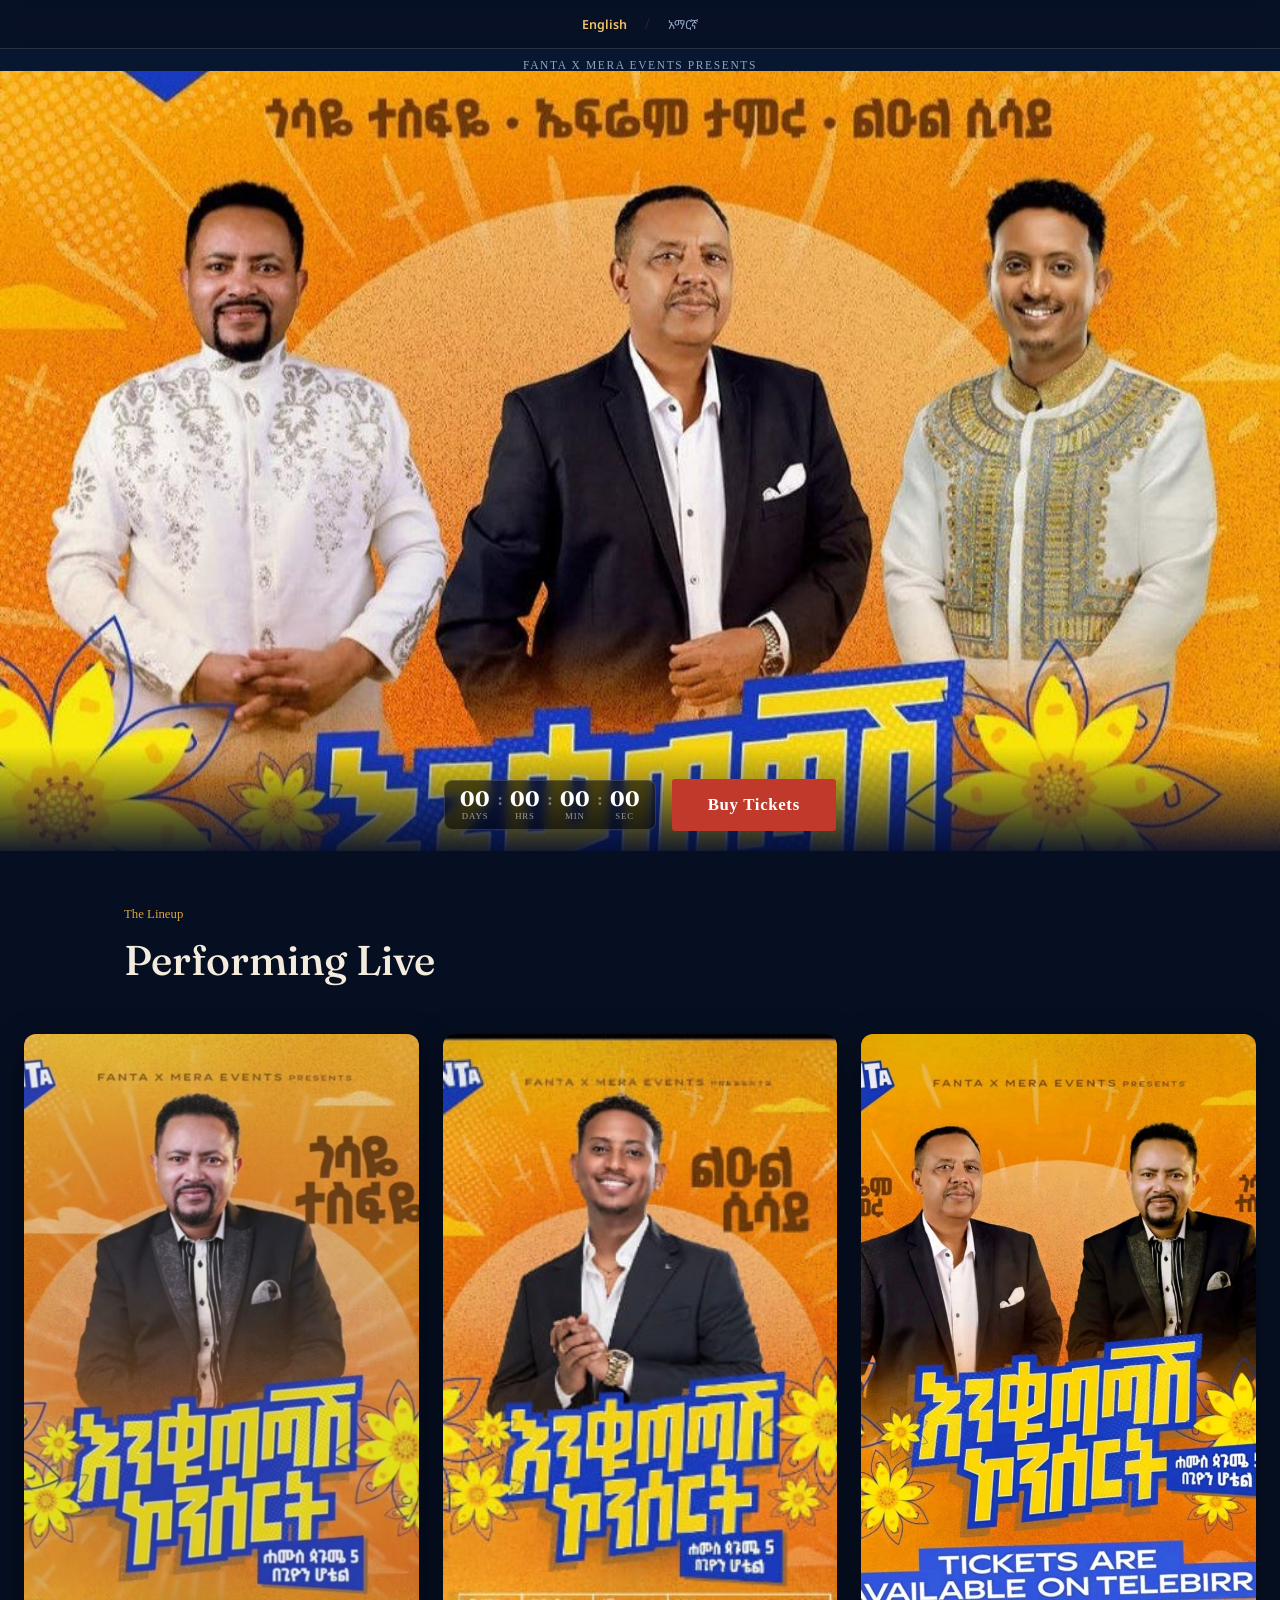
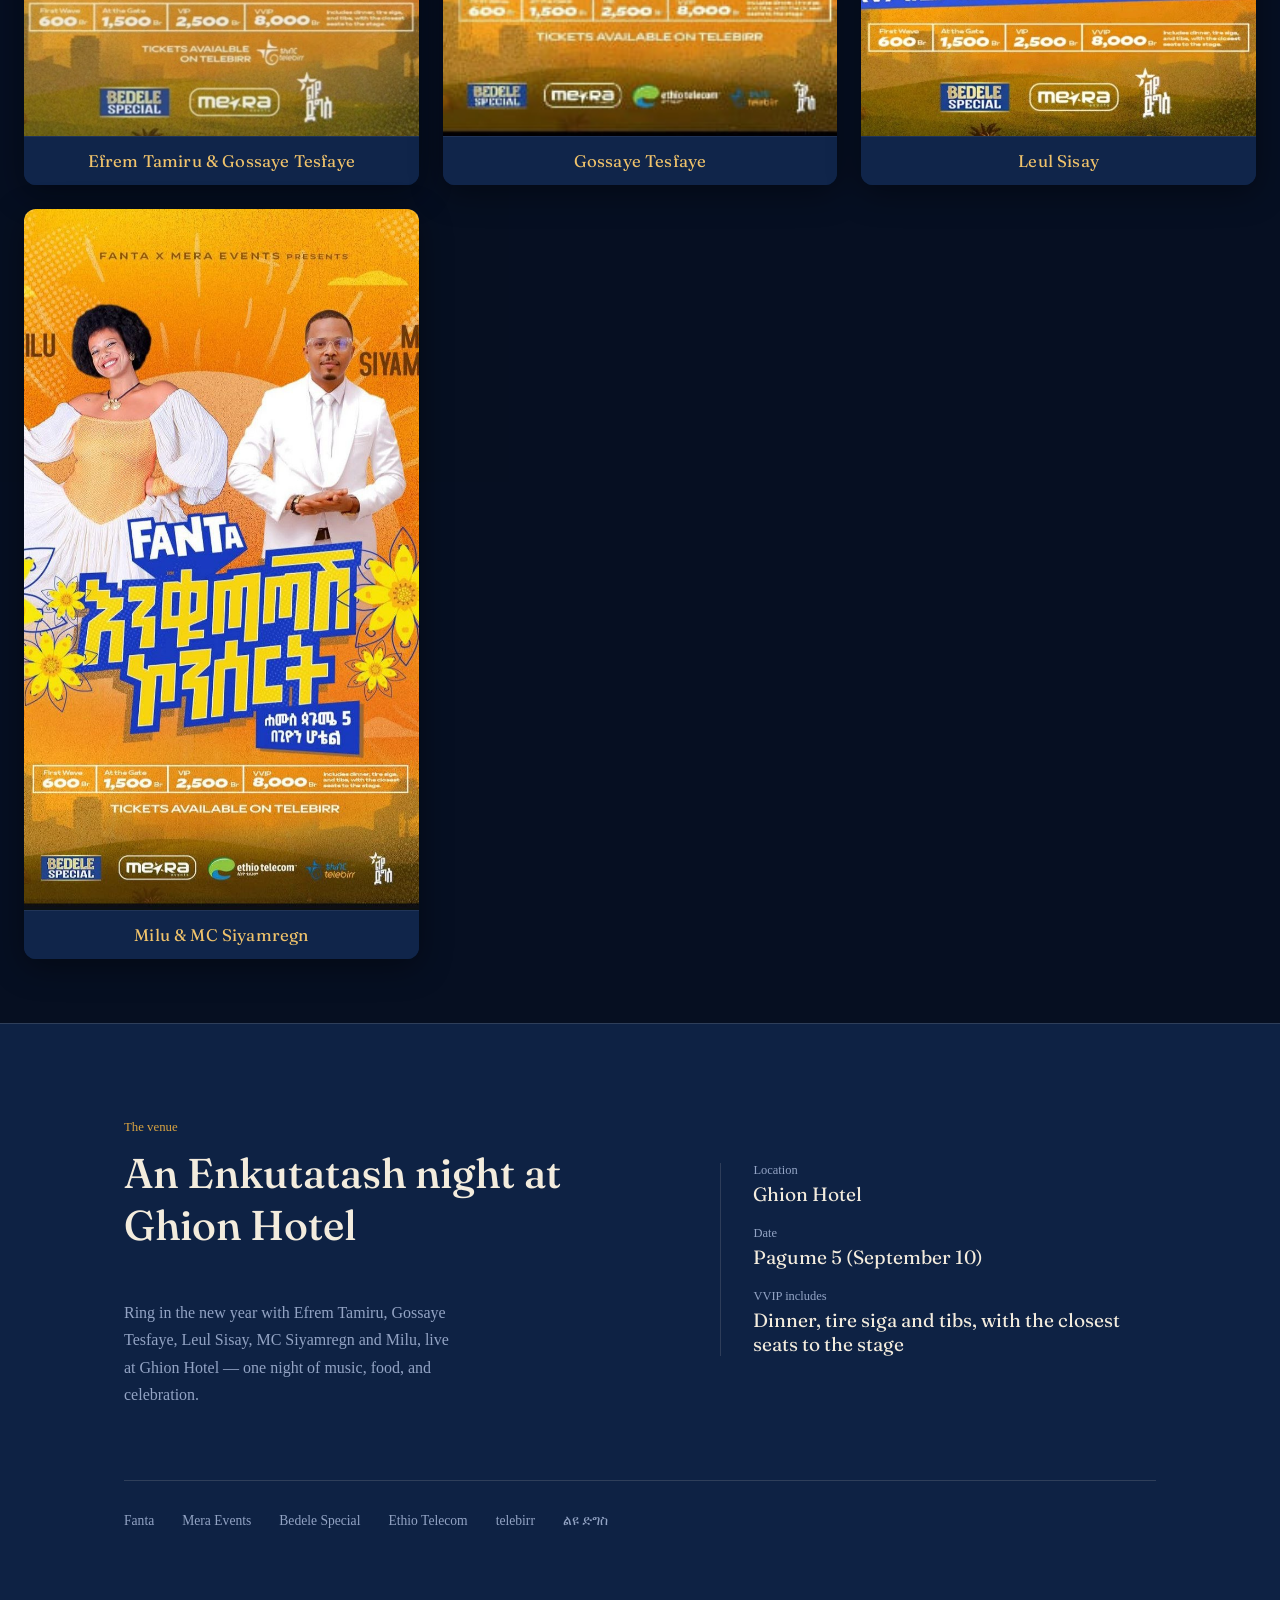
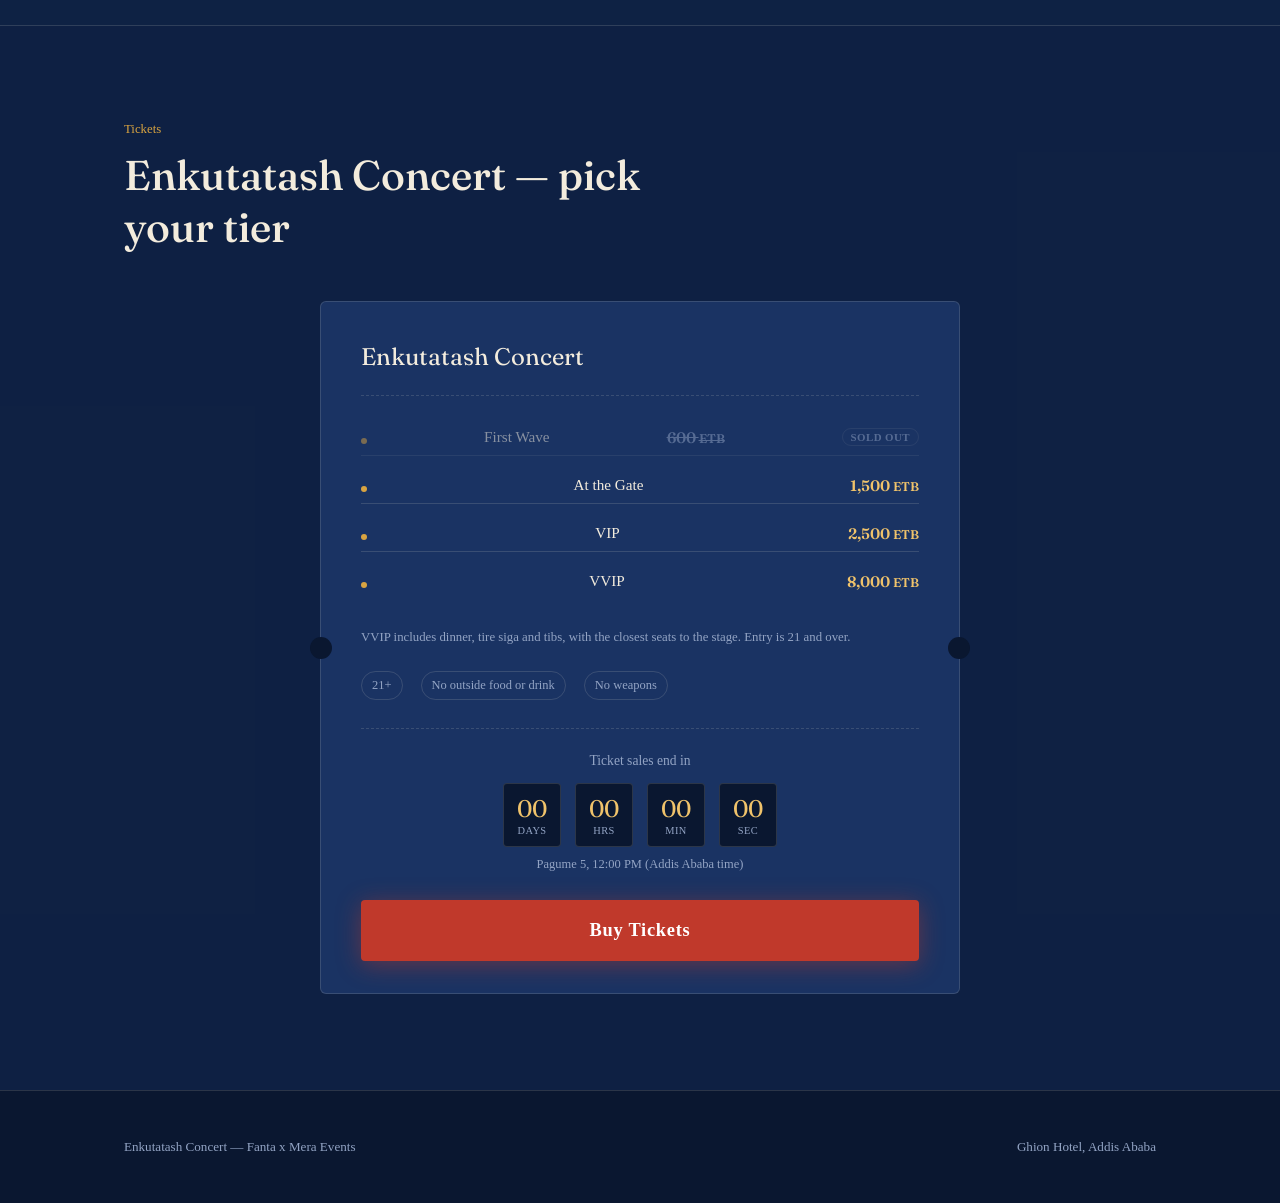
==== index.html @ 2bb8f4d8 "Add files via upload" ====
<!DOCTYPE html>
<html lang="en">
  <head>
    <meta charset="UTF-8" />
    <meta
      name="viewport"
      content="width=device-width, initial-scale=1.0, viewport-fit=cover"
    />
    <title>Enkutatash Concert — Ghion Hotel | Fanta x Mera Events</title>
    <meta
      name="description"
      content="Enkutatash Concert at Ghion Hotel, Pagume 5 (September 10). Featuring Efrem Tamiru, Gossaye Tesfaye, Leul Sisay, MC Siyamregn and Milu."
    />
    <link rel="preconnect" href="https://fonts.googleapis.com" />
    <link rel="preconnect" href="https://fonts.gstatic.com" crossorigin />
    <link
      href="https://fonts.googleapis.com/css2?family=Fraunces:opsz,wght@9..144,400;9..144,500;9..144,600;9..144,700&family=Work+Sans:wght@400;500;600&family=Noto+Sans+Ethiopic:wght@400;500;600;700&display=swap"
      rel="stylesheet"
    />
    <link rel="stylesheet" href="styles.css" />
  </head>
  <body>
    <div class="lang-bar">
      <div class="wrap lang-bar__inner">
        <button class="lang-btn" id="lang-en" type="button">English</button>
        <span class="lang-bar__sep">/</span>
        <button class="lang-btn" id="lang-am" type="button">አማርኛ</button>
      </div>
    </div>

    <header class="hero">
      <p class="hero__presents" data-i18n="presents_line">Fanta x Mera Events Presents</p>
      <img
        class="hero__banner"
        src="images/hero-group-main.jpg"
        alt="Enkutatash Concert — Efrem Tamiru, Gossaye Tesfaye and Leul Sisay, at Ghion Hotel, Pagume 5."
      />
      <div class="hero__cta-bar">
        <div class="wrap hero__cta-bar-inner">
          <div class="hero__countdown" id="hero-countdown">
            <div class="hero__cd-unit">
              <span id="hcd-days">00</span>
              <small data-i18n="days">Days</small>
            </div>
            <div class="hero__cd-sep">:</div>
            <div class="hero__cd-unit">
              <span id="hcd-hours">00</span>
              <small data-i18n="hours">Hrs</small>
            </div>
            <div class="hero__cd-sep">:</div>
            <div class="hero__cd-unit">
              <span id="hcd-mins">00</span>
              <small data-i18n="mins">Min</small>
            </div>
            <div class="hero__cd-sep">:</div>
            <div class="hero__cd-unit">
              <span id="hcd-secs">00</span>
              <small data-i18n="secs">Sec</small>
            </div>
          </div>
          <button
            class="btn"
            type="button"
            id="hero-buy-btn"
            data-i18n="hero_cta"
          >
            Buy Tickets
          </button>
        </div>
      </div>
    </header>

    <section class="lineup" id="lineup">
      <div class="lineup__head wrap">
        <p class="section__label">The Lineup</p>
        <h2 class="section__heading">Performing Live</h2>
      </div>
      <div class="lineup__scroll-track">
        <div class="lineup__card">
          <img
            src="images/promo-efrem-gossaye.jpg"
            alt="Efrem Tamiru and Gossaye Tesfaye live"
            class="lineup__img"
          />
          <div class="lineup__caption">Efrem Tamiru &amp; Gossaye Tesfaye</div>
        </div>
        <div class="lineup__card">
          <img
            src="images/promo-gossaye-1.jpg"
            alt="Gossaye Tesfaye live"
            class="lineup__img"
          />
          <div class="lineup__caption">Gossaye Tesfaye</div>
        </div>
        <div class="lineup__card">
          <img
            src="images/promo-leul-sisay.jpg"
            alt="Leul Sisay live"
            class="lineup__img"
          />
          <div class="lineup__caption">Leul Sisay</div>
        </div>
        <div class="lineup__card">
          <img
            src="images/promo-milu-mc-siyamregn.jpg"
            alt="Milu and MC Siyamregn live"
            class="lineup__img"
          />
          <div class="lineup__caption">Milu &amp; MC Siyamregn</div>
        </div>
      </div>
    </section>

    <section class="venue">
      <div class="wrap">
        <p class="section__label" data-i18n="venue_label">The venue</p>
        <div class="venue__grid">
          <div class="venue__body">
            <h2 class="section__heading" data-i18n="venue_heading">
              An Enkutatash night at Ghion Hotel
            </h2>
            <p data-i18n="venue_body">
              Ring in the new year with Efrem Tamiru, Gossaye Tesfaye, Leul
              Sisay, MC Siyamregn and Milu, live at Ghion Hotel — one night
              of music, food, and celebration.
            </p>
          </div>
          <dl class="venue__facts">
            <div class="fact">
              <dt data-i18n="fact_location_label">Location</dt>
              <dd data-i18n="fact_location_value">Ghion Hotel</dd>
            </div>
            <div class="fact">
              <dt data-i18n="fact_date_label">Date</dt>
              <dd data-i18n="fact_date_value">Pagume 5 (September 10)</dd>
            </div>
            <div class="fact">
              <dt data-i18n="fact_vvip_label">VVIP includes</dt>
              <dd data-i18n="fact_vvip_value">
                Dinner, tire siga and tibs, with the closest seats to the
                stage
              </dd>
            </div>
          </dl>
        </div>

        <div class="sponsor-row">
          <span>Fanta</span>
          <span>Mera Events</span>
          <span>Bedele Special</span>
          <span>Ethio Telecom</span>
          <span>telebirr</span>
          <span>ልዩ ድግስ</span>
        </div>
      </div>
    </section>

    <section id="tickets">
      <div class="wrap">
        <p class="section__label" data-i18n="tickets_label">Tickets</p>
        <h2 class="section__heading" data-i18n="tickets_heading">
          Enkutatash Concert — pick your tier
        </h2>

        <div class="package">
          <div class="stub">
            <div class="stub__top">
              <span class="stub__name" data-i18n="package_name"
                >Enkutatash Concert</span
              >
            </div>

            <ul class="price-table" id="price-table">
              <li class="price-table__row price-table__row--soldout">
                <span data-i18n="tier_first_wave_name">First Wave</span>
                <span class="price-table__price">600 <small>ETB</small></span>
                <span class="price-table__tag" data-i18n="sold_out">Sold out</span>
              </li>
              <li class="price-table__row">
                <span data-i18n="tier_gate_name">At the Gate</span>
                <span class="price-table__price">1,500 <small>ETB</small></span>
              </li>
              <li class="price-table__row">
                <span data-i18n="tier_vip_name">VIP</span>
                <span class="price-table__price">2,500 <small>ETB</small></span>
              </li>
              <li class="price-table__row">
                <span data-i18n="tier_vvip_name">VVIP</span>
                <span class="price-table__price">8,000 <small>ETB</small></span>
              </li>
            </ul>
            <p class="stub__note" data-i18n="stub_note">
              VVIP includes dinner, tire siga and tibs, with the closest
              seats to the stage. Entry is 21 and over.
            </p>
            <div class="restrictions">
              <span data-i18n="restriction_1">21+</span>
              <span data-i18n="restriction_2">No outside food or drink</span>
              <span data-i18n="restriction_3">No weapons</span>
            </div>

            <div class="countdown" id="countdown">
              <p class="countdown__label" data-i18n="countdown_label">
                Ticket sales end in
              </p>
              <div class="countdown__digits">
                <div class="countdown__unit">
                  <span id="cd-days">00</span>
                  <small data-i18n="days">Days</small>
                </div>
                <div class="countdown__unit">
                  <span id="cd-hours">00</span>
                  <small data-i18n="hours">Hrs</small>
                </div>
                <div class="countdown__unit">
                  <span id="cd-mins">00</span>
                  <small data-i18n="mins">Min</small>
                </div>
                <div class="countdown__unit">
                  <span id="cd-secs">00</span>
                  <small data-i18n="secs">Sec</small>
                </div>
              </div>
              <p class="countdown__target" data-i18n="countdown_target">
                Pagume 5, 12:00 PM (Addis Ababa time)
              </p>
            </div>

            <button
              class="btn btn--buy"
              id="buy-tickets-btn"
              data-i18n="buy_button_active"
            >
              Buy Tickets
            </button>
          </div>
        </div>
      </div>
    </section>

    <footer>
      <div class="wrap footer__row">
        <span data-i18n="footer_title">Enkutatash Concert — Fanta x Mera Events</span>
        <span data-i18n="footer_location">Ghion Hotel, Addis Ababa</span>
      </div>
    </footer>

    <div class="modal-overlay" id="modal-overlay" hidden>
      <div
        class="modal"
        role="dialog"
        aria-modal="true"
        aria-labelledby="modal-title"
      >
        <button class="modal__close" id="modal-close" aria-label="Close">
          &times;
        </button>

        <div id="modal-body">
          <p class="order__disclaimer" data-i18n="modal_intro">
            <span class="order__disclaimer-icon">🎫</span>
            Fill in your details to reserve your tickets. Payment is currently
            handled manually — you'll be contacted directly to complete it.
          </p>

          <div id="order-form-container">
            <form id="order-form" novalidate>
              <div class="field">
                <label for="fullName" data-i18n="field_fullname"
                  >Full name</label
                >
                <input
                  id="fullName"
                  name="fullName"
                  type="text"
                  required
                  autocomplete="name"
                />
              </div>

              <div class="field">
                <label for="phone" data-i18n="field_phone">Phone</label>
                <input
                  id="phone"
                  name="phone"
                  type="tel"
                  required
                  autocomplete="tel"
                  placeholder="+251 9xx xxx xxx"
                />
              </div>

              <div class="field">
                <label data-i18n="field_package">Tickets</label>
                <div class="ticket-picker" id="ticket-picker">
                  <div class="ticket-picker__row ticket-picker__row--soldout">
                    <div class="ticket-picker__info">
                      <span
                        class="ticket-picker__name"
                        data-i18n="tier_first_wave_name"
                        >First Wave</span
                      >
                      <span class="ticket-picker__price">600 ETB</span>
                      <span class="seats-left sold-out-tag" data-i18n="sold_out">Sold out</span>
                    </div>
                  </div>
                  <div class="ticket-picker__row" data-package="gate">
                    <div class="ticket-picker__info">
                      <span
                        class="ticket-picker__name"
                        data-i18n="tier_gate_name"
                        >At the Gate</span
                      >
                      <span class="ticket-picker__price">1,500 ETB</span>
                    </div>
                    <div class="stepper">
                      <button
                        type="button"
                        class="stepper__btn"
                        data-decrease="gate"
                        aria-label="Decrease At the Gate tickets"
                      >
                        &minus;
                      </button>
                      <span class="stepper__value" id="qty-gate">1</span>
                      <button
                        type="button"
                        class="stepper__btn"
                        data-increase="gate"
                        aria-label="Increase At the Gate tickets"
                      >
                        &plus;
                      </button>
                    </div>
                  </div>
                  <div class="ticket-picker__row" data-package="vip">
                    <div class="ticket-picker__info">
                      <span
                        class="ticket-picker__name"
                        data-i18n="tier_vip_name"
                        >VIP</span
                      >
                      <span class="ticket-picker__price">2,500 ETB</span>
                    </div>
                    <div class="stepper">
                      <button
                        type="button"
                        class="stepper__btn"
                        data-decrease="vip"
                        aria-label="Decrease VIP tickets"
                      >
                        &minus;
                      </button>
                      <span class="stepper__value" id="qty-vip">0</span>
                      <button
                        type="button"
                        class="stepper__btn"
                        data-increase="vip"
                        aria-label="Increase VIP tickets"
                      >
                        &plus;
                      </button>
                    </div>
                  </div>
                  <div class="ticket-picker__row" data-package="vvip">
                    <div class="ticket-picker__info">
                      <span
                        class="ticket-picker__name"
                        data-i18n="tier_vvip_name"
                        >VVIP</span
                      >
                      <span class="ticket-picker__price">8,000 ETB</span>
                    </div>
                    <div class="stepper">
                      <button
                        type="button"
                        class="stepper__btn"
                        data-decrease="vvip"
                        aria-label="Decrease VVIP tickets"
                      >
                        &minus;
                      </button>
                      <span class="stepper__value" id="qty-vvip">0</span>
                      <button
                        type="button"
                        class="stepper__btn"
                        data-increase="vvip"
                        aria-label="Increase VVIP tickets"
                      >
                        &plus;
                      </button>
                    </div>
                  </div>
                </div>
                <p
                  class="ticket-picker__hint"
                  id="ticket-picker-hint"
                  data-i18n="ticket_picker_hint"
                >
                  Mix and match — pick any number of each.
                </p>
              </div>

              <div class="order__total">
                <span data-i18n="total_label">Total</span>
                <strong id="order-total">1,500 ETB</strong>
              </div>

              <button
                class="btn"
                type="submit"
                id="order-submit"
                data-i18n="submit_button"
              >
                Reserve tickets
              </button>

              <p class="order__error" id="order-error" hidden></p>

              <p class="order__disclaimer" data-i18n="order_disclaimer">
                This reserves your order. Payment is handled manually for now —
                you'll be contacted to complete payment and confirm your ticket.
              </p>
            </form>
          </div>
        </div>
      </div>
    </div>

    <script src="vendor/qrcode.min.js"></script>
    <script src="i18n.js"></script>
    <script src="script.js"></script>
  </body>
</html>
---- styles.css ----
:root {
  --ink: #0a1730;
  --ink-deep: #060d1e;
  --navy: #10254a;
  --navy-light: #1a3363;
  --gold: #d9a441;
  --gold-bright: #f0c36b;
  --cream: #f3ecdd;
  --muted: #93a4c4;
  --line: rgba(243, 236, 221, 0.14);
  --radius-stub: 6px;
  --accent-normal: #3fc1b0;
  --accent-normal-bright: #6adfd0;
  --accent-vip: var(--gold-bright);
  --accent-gate: #3fc1b0;
  --accent-gate-bright: #6adfd0;
  --accent-vvip: #e0a0e8;
}

* {
  box-sizing: border-box;
}

html {
  scroll-behavior: smooth;
}

body {
  margin: 0;
  background-color: var(--ink);
  background-image: url("images/meskel-bg.png");
  background-repeat: repeat;
  background-size: 600px auto;
  background-attachment: fixed;
  color: var(--cream);
  position: relative;
}

body::before {
  content: "";
  position: fixed;
  inset: 0;
  background-color: var(--ink);
  opacity: 0.72;
  z-index: 0;
  pointer-events: none;
}

body > * {
  position: relative;
  z-index: 1;
}

@media (prefers-reduced-motion: reduce) {
  html {
    scroll-behavior: auto;
  }
  * {
    animation-duration: 0.01ms !important;
    transition-duration: 0.01ms !important;
  }
}

a {
  color: inherit;
}

button {
  font-family: inherit;
}

:focus-visible {
  outline: 2px solid var(--gold-bright);
  outline-offset: 3px;
}

.wrap {
  max-width: 1080px;
  margin: 0 auto;
  padding: 0 24px;
}

/* ---------- Language bar ---------- */

.lang-bar {
  position: sticky;
  top: 0;
  z-index: 15;
  background: rgba(6, 13, 30, 0.55);
  backdrop-filter: blur(8px);
  -webkit-backdrop-filter: blur(8px);
  border-bottom: 1px solid var(--line);
  padding-top: env(safe-area-inset-top, 0);
}

.lang-bar__inner {
  display: flex;
  align-items: center;
  justify-content: center;
  gap: 10px;
  padding: 8px 24px;
}

.lang-btn {
  background: transparent;
  border: none;
  color: var(--muted);
  font-size: 0.78rem;
  font-family: "Noto Sans Ethiopic", "Work Sans", sans-serif;
  padding: 6px 8px;
  cursor: pointer;
  min-height: 32px;
}

.lang-btn--active {
  color: var(--gold-bright);
  font-weight: 600;
}

.lang-bar__sep {
  color: var(--line);
}

/* ---------- Hero ---------- */

.hero {
  background: transparent;
  position: relative;
  padding-bottom: 0;
}

.hero__banner {
  display: block;
  width: 100%;
  height: auto;
  max-height: 780px;
  object-fit: cover;
  object-position: center 20%;
}

@media (max-width: 600px) {
  .hero__banner {
    /* The flyer images here are portrait, not landscape — crop to
       cover instead of stretching, and cap the height so it doesn't
       eat the whole screen. */
    max-height: 620px;
    object-fit: cover;
    object-position: center 15%;
    background: transparent;
  }
}

.hero__presents {
  text-align: center;
  font-size: 0.72rem;
  letter-spacing: 0.14em;
  text-transform: uppercase;
  color: var(--muted);
  padding: 10px 16px 0;
  margin: 0;
}

/* Floating over the top of the hero image now, instead of sitting in
   a plain bar below it — visible the instant the page loads, no
   scrolling needed. */
.hero__cta-bar {
  position: absolute;
  bottom: 0;
  left: 0;
  right: 0;
  z-index: 5;
  background: linear-gradient(
    to top,
    rgba(4, 13, 46, 0.92) 0%,
    rgba(4, 13, 46, 0) 100%
  );
  border: none;
  padding: 32px 0 20px;
}

@media (max-width: 600px) {
  .hero__cta-bar {
    /* Don't overlay the image on mobile — sit in flow below it */
    position: static;
    background: var(--ink-deep);
    padding: 20px 16px 24px;
  }
}

.hero__cta-bar-inner {
  display: flex;
  align-items: center;
  justify-content: center;
  gap: 16px;
  flex-wrap: wrap;
}

@media (max-width: 600px) {
  .hero__cta-bar-inner {
    flex-direction: column;
    align-items: stretch;
    gap: 12px;
  }

  .hero__cta-bar .btn {
    width: 100%;
    text-align: center;
    justify-content: center;
    font-size: 1.1rem;
    padding: 18px 24px;
  }

  .hero__countdown {
    justify-content: center;
  }
}

.hero__countdown {
  display: flex;
  align-items: center;
  gap: 6px;
  background: rgba(0, 0, 0, 0.55);
  backdrop-filter: blur(6px);
  border: 1px solid rgba(255, 255, 255, 0.15);
  border-radius: 8px;
  padding: 8px 14px;
}

.hero__cd-unit {
  display: flex;
  flex-direction: column;
  align-items: center;
  min-width: 32px;
}

.hero__cd-unit span {
  font-family: "Fraunces", serif;
  font-size: 1.3rem;
  font-weight: 700;
  color: #fff;
  line-height: 1;
}

.hero__cd-unit small {
  font-size: 0.55rem;
  text-transform: uppercase;
  letter-spacing: 0.1em;
  color: rgba(255, 255, 255, 0.55);
  margin-top: 2px;
}

.hero__cd-sep {
  font-size: 1.1rem;
  font-weight: 700;
  color: rgba(255, 255, 255, 0.4);
  margin-bottom: 10px;
}

@media (max-width: 480px) {
  .hero__countdown {
    padding: 6px 10px;
    gap: 4px;
  }
  .hero__cd-unit span {
    font-size: 1rem;
  }
  .hero__cd-unit {
    min-width: 24px;
  }
}

/* Pulsing red glow on the hero CTA so it draws the eye immediately. */
.hero__cta-bar .btn {
  background: #c0392b;
  color: #fff;
  font-size: 1.05rem;
  font-weight: 700;
  letter-spacing: 0.04em;
  padding: 16px 36px;
  animation: hero-cta-glow 2.4s ease-in-out infinite;
}

.hero__cta-bar .btn:hover {
  background: #e74c3c;
}

@keyframes hero-cta-glow {
  0% {
    box-shadow: 0 0 0 0 rgba(192, 57, 43, 0.5),
      0 0 10px 2px rgba(192, 57, 43, 0.35);
  }
  50% {
    box-shadow: 0 0 0 16px rgba(192, 57, 43, 0),
      0 0 26px 8px rgba(192, 57, 43, 0.65);
  }
  100% {
    box-shadow: 0 0 0 0 rgba(192, 57, 43, 0),
      0 0 10px 2px rgba(192, 57, 43, 0.35);
  }
}

@media (prefers-reduced-motion: reduce) {
  .hero__cta-bar .btn {
    animation: none;
    box-shadow: 0 0 14px 3px rgba(192, 57, 43, 0.5);
  }
}

.btn {
  display: inline-flex;
  align-items: center;
  gap: 10px;
  padding: 15px 28px;
  background: var(--gold);
  color: var(--ink-deep);
  font-weight: 600;
  font-size: 0.95rem;
  border: none;
  border-radius: 3px;
  cursor: pointer;
  transition: background 160ms ease, transform 160ms ease;
}

.btn:hover {
  background: var(--gold-bright);
  transform: translateY(-1px);
}

.btn--ghost {
  background: transparent;
  color: var(--cream);
  border: 1px solid var(--line);
}

.btn--ghost:hover {
  background: rgba(243, 236, 221, 0.06);
  transform: none;
}

/* ---------- Section shell ---------- */

section {
  padding: 96px 0;
}

.section__label {
  font-size: 0.8rem;
  color: var(--gold);
  margin: 0 0 12px;
}

.section__heading {
  font-family: "Fraunces", "Noto Sans Ethiopic", serif;
  font-weight: 500;
  font-size: clamp(1.8rem, 4vw, 2.6rem);
  max-width: 20ch;
  margin: 0 0 48px;
}

/* ---------- Venue ---------- */

.venue {
  background: rgba(16, 37, 74, 0.82);
  border-top: 1px solid var(--line);
  border-bottom: 1px solid var(--line);
}

.venue__grid {
  display: grid;
  grid-template-columns: 1.1fr 0.9fr;
  gap: 64px;
  align-items: start;
}

.venue__body p {
  color: var(--muted);
  line-height: 1.7;
  max-width: 42ch;
}

.venue__facts {
  display: grid;
  gap: 20px;
  border-left: 1px solid var(--line);
  padding-left: 32px;
}

.fact dt {
  font-size: 0.78rem;
  color: var(--muted);
  margin-bottom: 4px;
}

.fact dd {
  margin: 0;
  font-family: "Fraunces", "Noto Sans Ethiopic", serif;
  font-size: 1.2rem;
}

.sponsor-row {
  margin-top: 56px;
  padding-top: 32px;
  border-top: 1px solid var(--line);
  display: flex;
  flex-wrap: wrap;
  gap: 12px 28px;
  color: var(--muted);
  font-size: 0.85rem;
}

/* ---------- Package / ticket stub ---------- */

.package {
  display: grid;
  grid-template-columns: 1fr;
  max-width: 640px;
  margin: 0 auto;
}

.stub {
  position: relative;
  background: var(--navy-light);
  border: 1px solid var(--line);
  border-radius: var(--radius-stub);
  padding: 40px 40px 32px;
}

.stub::before,
.stub::after {
  content: "";
  position: absolute;
  width: 22px;
  height: 22px;
  background: var(--ink);
  border-radius: 50%;
  top: 50%;
  transform: translateY(-50%);
}

.stub::before {
  left: -11px;
}

.stub::after {
  right: -11px;
}

.stub__top {
  display: flex;
  justify-content: space-between;
  align-items: baseline;
  gap: 16px;
  padding-bottom: 24px;
  border-bottom: 1px dashed var(--line);
  margin-bottom: 24px;
}

.stub__name {
  font-family: "Fraunces", "Noto Sans Ethiopic", serif;
  font-size: 1.5rem;
}

.stub__price {
  font-family: "Fraunces", "Noto Sans Ethiopic", serif;
  font-size: 2.8rem;
  color: var(--gold-bright);
  white-space: nowrap;
  letter-spacing: -0.01em;
}

.stub__price small {
  font-size: 1rem;
  color: var(--muted);
  font-family: "Work Sans", sans-serif;
}

.stub ul {
  list-style: none;
  margin: 0 0 28px;
  padding: 0;
  display: grid;
  gap: 12px;
  color: var(--cream);
}

.stub li {
  display: flex;
  gap: 12px;
  font-size: 0.95rem;
}

.stub li::before {
  content: "";
  width: 6px;
  height: 6px;
  margin-top: 8px;
  flex: none;
  background: var(--gold);
  border-radius: 50%;
}

.stub__note {
  font-size: 0.8rem;
  color: var(--muted);
  line-height: 1.6;
}

.restrictions {
  margin-top: 24px;
  display: flex;
  gap: 18px;
  font-size: 0.78rem;
  color: var(--muted);
}

.restrictions span {
  display: inline-flex;
  align-items: center;
  gap: 6px;
  border: 1px solid var(--line);
  padding: 6px 10px;
  border-radius: 999px;
}

/* ---------- Countdown ---------- */

.countdown {
  margin-top: 28px;
  padding-top: 24px;
  border-top: 1px dashed var(--line);
  text-align: center;
}

.countdown__label {
  margin: 0 0 14px;
  font-size: 0.85rem;
  color: var(--muted);
}

.countdown__digits {
  display: flex;
  justify-content: center;
  gap: 14px;
  margin-bottom: 10px;
}

.countdown__unit {
  min-width: 58px;
  background: var(--ink);
  border: 1px solid var(--line);
  border-radius: 4px;
  padding: 10px 6px;
}

.countdown__unit span {
  display: block;
  font-family: "Fraunces", "Noto Sans Ethiopic", serif;
  font-size: 1.5rem;
  color: var(--gold-bright);
  font-variant-numeric: tabular-nums;
}

.countdown__unit small {
  display: block;
  font-size: 0.65rem;
  color: var(--muted);
  margin-top: 2px;
  letter-spacing: 0.04em;
  text-transform: uppercase;
}

.countdown__target {
  margin: 0;
  font-size: 0.78rem;
  color: var(--muted);
}

.btn--buy {
  display: block;
  width: 100%;
  margin-top: 28px;
  text-align: center;
  background: #c0392b;
  color: #fff;
  font-size: 1.15rem;
  font-weight: 700;
  letter-spacing: 0.04em;
  padding: 20px 28px;
  border-radius: 4px;
  box-shadow: 0 4px 24px rgba(192, 57, 43, 0.45);
  animation: buy-pulse 2.2s ease-in-out infinite;
}

@keyframes buy-pulse {
  0% {
    box-shadow: 0 4px 24px rgba(192, 57, 43, 0.45);
  }
  50% {
    box-shadow: 0 4px 40px rgba(192, 57, 43, 0.75),
      0 0 0 8px rgba(192, 57, 43, 0.08);
  }
  100% {
    box-shadow: 0 4px 24px rgba(192, 57, 43, 0.45);
  }
}

.btn--buy:hover {
  background: #e74c3c;
  transform: translateY(-2px);
  box-shadow: 0 8px 32px rgba(192, 57, 43, 0.6);
}

.btn--buy:disabled {
  background: var(--navy);
  color: var(--muted);
  cursor: not-allowed;
}

.btn--buy:disabled:hover {
  background: var(--navy);
  transform: none;
}

/* ---------- Modal ---------- */

.modal-overlay {
  position: fixed;
  inset: 0;
  background: rgba(3, 8, 18, 0.88);
  display: flex;
  align-items: center;
  justify-content: center;
  padding: 0;
  z-index: 20;
}

.modal-overlay[hidden] {
  display: none;
}

/* Modal uses the sunflower/fireworks image as a decorative frame.
   The image is portrait — it fills the full viewport on mobile so the
   frame wraps the content just like in the reference screenshot. */
.modal {
  position: relative;
  width: min(520px, 100%);
  height: 100dvh; /* full viewport height on mobile */
  max-height: 100dvh;
  overflow-y: auto;

  /* Sunflower fireworks background — frame effect */
  background-image: url("images/modal-bg.png");
  background-size: cover;
  background-position: center top;
  background-repeat: no-repeat;

  border: none;
  border-radius: 0;
  padding: 0;
  box-shadow: none;
}

/* Dark frosted center so form content is readable over the image */
.modal::before {
  content: "";
  position: absolute;
  inset: 0;
  background: rgba(4, 10, 24, 0.78);
  border-radius: 0;
  pointer-events: none;
  z-index: 0;
}

/* All actual content sits above the frosted panel */
.modal > * {
  position: relative;
  z-index: 1;
}

/* Scrollable content — padding keeps it away from edges */
#modal-body {
  margin: 0;
  padding: 16px 12px 80px;
  box-sizing: border-box;
  width: 100%;
}

.modal__close {
  position: absolute;
  top: 14px;
  right: 14px;
  width: 36px;
  height: 36px;
  border-radius: 50%;
  border: 1px solid rgba(217, 164, 65, 0.5);
  background: rgba(4, 10, 24, 0.7);
  color: var(--gold-bright);
  font-size: 1.3rem;
  line-height: 1;
  cursor: pointer;
  z-index: 10;
}

.modal__close:hover {
  background: rgba(217, 164, 65, 0.15);
}

/* Desktop: constrain width, center vertically with some breathing room */
@media (min-width: 600px) {
  .modal-overlay {
    padding: 24px;
  }

  .modal {
    height: auto;
    max-height: 92vh;
    border-radius: 20px;
    box-shadow: 0 0 0 1px rgba(217, 164, 65, 0.2),
      0 32px 80px rgba(0, 0, 0, 0.7);
  }

  .modal::before {
    inset: 0;
    border-radius: 20px;
  }

  #modal-body {
    margin: 0;
    padding: 56px 48px 56px;
  }
}

@media (max-width: 480px) {
  .countdown__digits {
    gap: 8px;
  }

  .countdown__unit {
    min-width: 50px;
  }

  .telebirr-box__label {
    font-size: 0.68rem;
  }

  .telebirr-box__value--number {
    font-size: 0.95rem;
    letter-spacing: 0.02em;
  }
}

/* ---------- Order form ---------- */

.field {
  display: grid;
  gap: 8px;
  margin-bottom: 20px;
}

.field label {
  font-size: 0.82rem;
  color: var(--muted);
}

.field input,
.field select {
  background: var(--navy);
  border: 1px solid var(--line);
  color: var(--cream);
  padding: 13px 14px;
  border-radius: 3px;
  font-size: 0.95rem;
  font-family: inherit;
}

.field input:focus,
.field select:focus {
  border-color: var(--gold);
}

.field-row {
  display: grid;
  grid-template-columns: 1fr 1fr;
  gap: 16px;
}

.ticket-picker {
  display: grid;
  gap: 10px;
}

.ticket-picker__row {
  display: flex;
  align-items: center;
  justify-content: space-between;
  gap: 14px;
  background: var(--navy);
  border: 1px solid var(--line);
  border-left: 4px solid var(--row-accent, var(--line));
  border-radius: 4px;
  padding: 12px 14px;
  transition: border-color 160ms ease, background 160ms ease,
    box-shadow 160ms ease;
}

.ticket-picker__row[data-package="gate"] {
  --row-accent: var(--accent-gate);
}

.ticket-picker__row[data-package="vip"] {
  --row-accent: var(--accent-vip);
}

.ticket-picker__row[data-package="vvip"] {
  --row-accent: var(--accent-vvip);
}

.ticket-picker__row--active {
  background: rgba(243, 236, 221, 0.05);
  box-shadow: 0 0 0 1px var(--row-accent), 0 0 14px rgba(217, 164, 65, 0.12);
}

.ticket-picker__row--soldout {
  opacity: 0.55;
  border-left-color: var(--muted);
}

.ticket-picker__info {
  display: grid;
  gap: 2px;
}

.ticket-picker__name {
  font-weight: 600;
  font-size: 0.95rem;
  color: var(--cream);
}

.ticket-picker__row[data-package="vip"] .ticket-picker__name {
  color: var(--accent-vip);
}

.ticket-picker__row[data-package="vvip"] .ticket-picker__name {
  color: var(--accent-vvip);
}

.ticket-picker__row[data-package="gate"] .ticket-picker__name {
  color: var(--accent-gate-bright);
}

.sold-out-tag {
  color: var(--muted);
  background: rgba(147, 164, 196, 0.12);
  border-color: rgba(147, 164, 196, 0.3);
}

/* Price table shown on the Tickets section itself (all four tiers,
   including the sold-out First Wave, for reference) */
.price-table {
  list-style: none;
  margin: 14px 0 10px;
  padding: 0;
  display: grid;
  gap: 8px;
}

.price-table__row {
  display: flex;
  align-items: center;
  justify-content: space-between;
  gap: 10px;
  padding: 8px 0;
  border-bottom: 1px solid var(--line);
  font-size: 0.92rem;
}

.price-table__row:last-child {
  border-bottom: none;
}

.price-table__price {
  font-family: "Fraunces", serif;
  font-weight: 600;
  color: var(--gold-bright);
}

.price-table__row--soldout {
  opacity: 0.5;
}

.price-table__row--soldout .price-table__price {
  color: var(--muted);
  text-decoration: line-through;
}

.price-table__tag {
  font-size: 0.68rem;
  font-weight: 700;
  letter-spacing: 0.04em;
  text-transform: uppercase;
  color: var(--muted);
  border: 1px solid var(--line);
  border-radius: 20px;
  padding: 2px 8px;
}

.ticket-picker__price {
  font-size: 1rem;
  font-weight: 700;
  color: var(--gold-bright);
  font-family: "Fraunces", serif;
}

.seats-left {
  display: inline-block;
  font-size: 0.72rem;
  font-weight: 600;
  color: #c0392b;
  background: rgba(192, 57, 43, 0.08);
  border: 1px solid rgba(192, 57, 43, 0.25);
  border-radius: 20px;
  padding: 2px 8px;
  margin-top: 2px;
  letter-spacing: 0.02em;
}

.stepper {
  display: grid;
  grid-template-columns: 40px 1fr 40px;
  align-items: center;
  border: 1px solid var(--line);
  border-radius: 3px;
  overflow: hidden;
  flex-shrink: 0;
}

.stepper__btn {
  background: var(--navy);
  border: none;
  color: var(--cream);
  font-size: 1.2rem;
  line-height: 1;
  padding: 10px 0;
  cursor: pointer;
}

.stepper__btn:hover {
  background: rgba(243, 236, 221, 0.06);
}

.stepper__btn:disabled {
  color: var(--muted);
  cursor: not-allowed;
  background: var(--navy);
}

.stepper__value {
  text-align: center;
  border-left: 1px solid var(--line);
  border-right: 1px solid var(--line);
  background: var(--navy);
  color: var(--cream);
  padding: 10px 0;
  font-size: 0.95rem;
  font-weight: 600;
  font-family: inherit;
}

.ticket-picker__hint {
  margin: 8px 2px 0;
  font-size: 0.78rem;
  color: var(--muted);
}

.ticket-picker__hint--limit {
  color: var(--gold-bright);
}

.order__total {
  display: flex;
  justify-content: space-between;
  align-items: baseline;
  padding: 18px 0;
  border-top: 1px solid var(--line);
  border-bottom: 1px solid var(--line);
  margin: 24px 0;
}

.order__total strong {
  font-family: "Fraunces", "Noto Sans Ethiopic", serif;
  font-size: 1.6rem;
  color: var(--gold-bright);
}

.order__disclaimer {
  font-size: 0.85rem;
  color: var(--cream);
  line-height: 1.6;
  margin: 0 0 14px;
  padding: 14px 16px;
  border: 2.5px solid rgba(217, 164, 65, 0.65);
  border-radius: 20px;
  background: rgba(4, 10, 24, 0.65);
  box-shadow: 0 0 16px rgba(217, 164, 65, 0.18);
  display: flex;
  gap: 12px;
  align-items: center;
}

.order__disclaimer-icon {
  font-size: 1.4rem;
  flex-shrink: 0;
}

.order__success {
  border: 2.5px solid rgba(217, 164, 65, 0.65);
  background: rgba(4, 10, 24, 0.75);
  padding: 22px 18px;
  border-radius: 28px;
  box-shadow: 0 0 28px rgba(217, 164, 65, 0.2),
    inset 0 0 20px rgba(217, 164, 65, 0.06);
  width: 100%;
  box-sizing: border-box;
}

.order__success h3 {
  font-family: "Fraunces", "Noto Sans Ethiopic", serif;
  margin: 0 0 10px;
  font-size: 1.4rem;
  color: var(--gold-bright);
}

.order__success p {
  color: var(--muted);
  line-height: 1.6;
  margin: 0 0 6px;
}

.order__ref {
  font-family: "Fraunces", "Noto Sans Ethiopic", serif;
  color: var(--cream);
  font-size: 1.1rem;
  letter-spacing: 0.03em;
}

.order__error {
  color: #e39b9b;
  font-size: 0.85rem;
  margin-top: 4px;
}

/* ── Telebirr deposit box ── */
.telebirr-box {
  margin-top: 20px;
  border-radius: 10px;
  overflow: hidden;
  border: 1.5px solid #e8420a;
  width: 100%;
  box-sizing: border-box;
}

.telebirr-box__header {
  background: linear-gradient(135deg, #e8420a 0%, #ff6b35 100%);
  padding: 14px 18px;
  display: flex;
  align-items: center;
  gap: 12px;
}

.telebirr-box__logo {
  width: 80px;
  height: 40px;
  border-radius: 6px;
  background: #fff;
  flex-shrink: 0;
  object-fit: contain;
  padding: 4px 6px;
  display: block;
}

.telebirr-box__header-text {
  color: #fff;
}

.telebirr-box__header-title {
  font-weight: 700;
  font-size: 0.95rem;
  letter-spacing: 0.02em;
}

.telebirr-box__header-sub {
  font-size: 0.75rem;
  opacity: 0.85;
  margin-top: 1px;
}

.telebirr-box__body {
  background: #fff8f6;
  padding: 16px 18px;
  display: grid;
  gap: 10px;
}

.telebirr-box__row {
  display: flex;
  flex-wrap: nowrap;
  justify-content: space-between;
  align-items: center;
  gap: 8px;
}

.telebirr-box__label {
  font-size: 0.78rem;
  color: #999;
  text-transform: uppercase;
  letter-spacing: 0.08em;
  white-space: nowrap;
  flex-shrink: 0;
}

.telebirr-box__value {
  font-weight: 700;
  font-size: 0.95rem;
  color: #1a1a1a;
  text-align: right;
  word-break: break-word;
  max-width: 55%; /* prevents label getting crushed */
}

.telebirr-box__value--number {
  font-family: monospace;
  font-size: 1.1rem;
  color: #e8420a;
  letter-spacing: 0.04em;
  white-space: nowrap;
}

.telebirr-box__amount {
  background: rgba(232, 66, 10, 0.08);
  border: 1px dashed #e8420a;
  border-radius: 6px;
  padding: 10px 14px;
  display: flex;
  justify-content: space-between;
  align-items: center;
  margin-top: 4px;
}

.telebirr-box__amount-label {
  font-size: 0.8rem;
  color: #e8420a;
  font-weight: 600;
}

.telebirr-box__amount-value {
  font-weight: 800;
  font-size: 1.15rem;
  color: #e8420a;
}

/* ── Screenshot upload (below Telebirr box) ── */
.screenshot-upload {
  margin-top: 14px;
  padding: 18px 16px 20px;
  border: 2.5px solid rgba(217, 164, 65, 0.65);
  border-radius: 28px;
  background: rgba(4, 10, 24, 0.65);
  box-shadow: 0 0 24px rgba(217, 164, 65, 0.2);
  display: grid;
  gap: 12px;
  width: 100%;
  box-sizing: border-box;
}

.screenshot-upload label {
  font-size: 0.95rem;
  font-weight: 600;
  color: var(--gold-bright);
  letter-spacing: 0.02em;
}

.screenshot-upload input[type="file"] {
  display: none;
}

/* Upload drop zone — gold-bordered, warm tint, clearly tappable */
.screenshot-upload__drop {
  border: none;
  border-radius: 12px;
  padding: 20px 18px;
  display: flex;
  align-items: center;
  gap: 12px;
  cursor: pointer;
  transition: opacity 0.15s;
  background: linear-gradient(135deg, #e8420a 0%, #f07020 100%);
  box-shadow: 0 4px 16px rgba(232, 66, 10, 0.45);
}

.screenshot-upload__drop:hover,
.screenshot-upload__drop:active {
  opacity: 0.88;
}

.screenshot-upload__drop--chosen {
  border-color: #4caf50;
  background: rgba(76, 175, 80, 0.1);
}

.screenshot-upload__icon {
  font-size: 1.5rem;
  flex-shrink: 0;
}

.screenshot-upload__text {
  font-size: 1rem;
  color: #fff;
  font-weight: 700;
  word-break: break-word;
  text-shadow: 0 1px 2px rgba(0, 0, 0, 0.2);
}

.screenshot-upload__drop--chosen .screenshot-upload__text {
  color: #6dd47e;
  font-weight: 600;
}

/* Upload screenshot button — bright gold, impossible to miss */
#screenshot-submit {
  width: 100%;
  padding: 20px 24px;
  border-radius: 12px;
  border: none;
  background: linear-gradient(135deg, #d9a441 0%, #f5c842 100%);
  color: #1a0a00;
  font-size: 1.1rem;
  font-weight: 800;
  letter-spacing: 0.03em;
  cursor: pointer;
  display: flex;
  align-items: center;
  justify-content: center;
  gap: 10px;
  transition: opacity 0.2s, transform 0.15s;
  box-shadow: 0 4px 24px rgba(217, 164, 65, 0.55);
}

#screenshot-submit:not(:disabled):hover {
  opacity: 0.92;
  transform: translateY(-1px);
}

#screenshot-submit:disabled {
  background: rgba(180, 140, 60, 0.3);
  color: rgba(255, 255, 255, 0.35);
  box-shadow: none;
  cursor: not-allowed;
  transform: none;
}

.screenshot-done {
  margin-top: 24px;
  padding-top: 20px;
  border-top: 1px dashed var(--line);
  color: #7fd39a;
  font-size: 0.9rem;
}

/* ---------- Waiting / ticket ---------- */

.order__waiting {
  text-align: center;
}

.spinner {
  width: 32px;
  height: 32px;
  margin: 0 auto 16px;
  border: 3px solid var(--line);
  border-top-color: var(--gold-bright);
  border-radius: 50%;
  animation: spin 0.9s linear infinite;
}

@keyframes spin {
  to {
    transform: rotate(360deg);
  }
}

.tickets-result__heading {
  margin: 0 0 16px;
  font-family: "Fraunces", "Noto Sans Ethiopic", serif;
  font-size: 1.3rem;
  color: var(--cream);
}

.tickets-result__list {
  display: grid;
  gap: 18px;
}

.ticket {
  display: grid;
  grid-template-columns: 1fr 1.15fr;
  border-radius: 10px;
  overflow: hidden;
  border: 1px solid var(--gold);
  background: var(--navy);
  min-width: 0;
}

.ticket__main {
  position: relative;
  min-height: 260px;
  background: var(--ink-deep);
  overflow: hidden;
}

.ticket__poster {
  display: block;
  width: 100%;
  height: 100%;
  object-fit: cover;
  object-position: 8% 12%;
}

.ticket__stub {
  background: linear-gradient(
    165deg,
    var(--navy-light),
    var(--navy) 60%,
    var(--ink-deep)
  );
  border-left: 2px dashed rgba(217, 164, 65, 0.5);
  padding: 22px 20px;
  display: flex;
  flex-direction: column;
  gap: 3px;
  min-width: 0;
}

.ticket__eyebrow {
  margin: 0;
  font-size: 0.7rem;
  font-weight: 600;
  letter-spacing: 0.1em;
  text-transform: uppercase;
  color: var(--gold);
}

.ticket__heading {
  margin: 2px 0 12px;
  font-family: "Fraunces", "Noto Sans Ethiopic", serif;
  font-size: 1.15rem;
  line-height: 1.25;
  color: var(--cream);
}

.ticket__badge {
  display: inline-block;
  align-self: flex-start;
  padding: 4px 14px;
  border-radius: 999px;
  font-size: 0.72rem;
  font-weight: 700;
  letter-spacing: 0.08em;
  text-transform: uppercase;
  margin-bottom: 16px;
}

.ticket__badge--gate {
  background: rgba(63, 193, 176, 0.16);
  color: var(--accent-gate-bright);
}

.ticket__badge--vip {
  background: rgba(217, 164, 65, 0.2);
  color: var(--gold-bright);
  border: 1px solid var(--gold);
}

.ticket__badge--vvip {
  background: rgba(224, 160, 232, 0.18);
  color: var(--accent-vvip);
  border: 1px solid var(--accent-vvip);
}

.ticket__fields {
  display: grid;
  gap: 12px;
  margin: 0 0 18px;
  padding-top: 14px;
  border-top: 1px dotted var(--line);
}

.ticket__fields dt {
  font-size: 0.68rem;
  text-transform: uppercase;
  letter-spacing: 0.1em;
  color: var(--gold);
  margin-bottom: 2px;
}

.ticket__fields dd {
  margin: 0;
  color: var(--cream);
  font-size: 0.98rem;
}

.ticket__fields dd.ticket__id {
  font-family: "Fraunces", "Noto Sans Ethiopic", serif;
  color: var(--gold-bright);
  font-size: 0.9rem;
  letter-spacing: 0.01em;
}

.ticket__qr {
  background: var(--cream);
  padding: 10px;
  border-radius: 6px;
  line-height: 0;
  width: fit-content;
  margin-top: auto;
}

.ticket__qr svg {
  display: block;
  width: 160px;
  height: 160px;
}

.ticket__scan-label {
  margin: 8px 0 0;
  font-size: 0.68rem;
  letter-spacing: 0.05em;
  text-transform: uppercase;
  color: var(--muted);
}

.ticket__save-hint {
  margin: 14px 0 0;
  font-size: 0.82rem;
  color: var(--gold-bright);
  text-align: center;
  line-height: 1.5;
}

.ticket__download-btn {
  margin-top: 10px;
}

/* Below this width, the poster + stub no longer fit side by side
   without crushing the poster into an unreadable sliver — stack them
   instead: poster as a short banner on top, stub below. */
@media (max-width: 640px) {
  .ticket {
    grid-template-columns: 1fr;
  }

  .ticket__main {
    min-height: 0;
    height: 34vw;
    max-height: 170px;
  }

  .ticket__stub {
    border-left: none;
    border-top: 2px dashed rgba(217, 164, 65, 0.5);
    padding: 18px 16px;
  }

  .ticket__qr svg {
    width: 140px;
    height: 140px;
  }
}

/* ---------- Footer ---------- */

footer {
  padding: 48px 0;
  border-top: 1px solid var(--line);
}

.footer__row {
  display: flex;
  flex-wrap: wrap;
  justify-content: space-between;
  gap: 16px;
  color: var(--muted);
  font-size: 0.82rem;
}

/* ---------- Responsive ---------- */

@media (max-width: 820px) {
  .venue__grid {
    grid-template-columns: 1fr;
    gap: 40px;
  }

  .venue__facts {
    border-left: none;
    padding-left: 0;
    border-top: 1px solid var(--line);
    padding-top: 24px;
  }

  .field-row {
    grid-template-columns: 1fr;
  }
}

@media (max-width: 600px) {
  .wrap {
    padding: 0 18px;
  }

  section {
    padding: 56px 0;
  }

  .section__heading {
    margin-bottom: 32px;
  }

  .stub {
    padding: 28px 22px 26px;
  }

  .stub::before,
  .stub::after {
    display: none;
  }

  .stub__top {
    flex-direction: column;
    align-items: flex-start;
    gap: 6px;
  }

  .package .btn--buy {
    width: 100%;
  }

  .hero__cta-bar-inner {
    padding: 0;
  }

  .btn {
    padding: 14px 20px;
    font-size: 0.9rem;
  }

  .restrictions {
    flex-wrap: wrap;
    gap: 10px;
  }

  .sponsor-row {
    gap: 10px 20px;
    font-size: 0.78rem;
  }

  .modal {
    width: 100%;
    max-height: 100dvh;
    height: 100dvh;
    border-radius: 0;
    /* No padding — #modal-body handles its own inset */
    padding: 0;
  }

  .modal-overlay {
    padding: 0;
  }

  .field input,
  .field select {
    font-size: 16px; /* prevents iOS auto-zoom on focus */
  }
}

/* ── Lineup / artist section ─────────────────────────────────────── */
.lineup {
  background: rgba(6, 13, 30, 0.78);
  padding: 56px 0 64px;
}

/* ── Tickets section ──────────────────────────────────────────────── */
#tickets {
  background: rgba(16, 37, 74, 0.75);
}

.lineup__head {
  margin-bottom: 28px;
}

/* Horizontal scroll track — no wrap, cards peek at the right edge
   so people know there's more to swipe through */
.lineup__scroll-track {
  display: flex;
  gap: 16px;
  overflow-x: auto;
  scroll-snap-type: x mandatory;
  -webkit-overflow-scrolling: touch;
  scrollbar-width: none; /* Firefox */
  padding: 0 24px 20px; /* side padding so first card isn't flush */
  /* peek: cards are narrower than viewport so the next one shows */
}

.lineup__scroll-track::-webkit-scrollbar {
  display: none;
}

.lineup__card {
  flex: 0 0 78vw; /* wide enough to read, narrow enough to peek */
  max-width: 300px;
  scroll-snap-align: start;
  border-radius: 12px;
  overflow: hidden;
  background: var(--navy);
  box-shadow: 0 8px 32px rgba(0, 0, 0, 0.4);
  transition: transform 0.2s ease, box-shadow 0.2s ease;
}

.lineup__card:hover {
  transform: translateY(-4px);
  box-shadow: 0 16px 48px rgba(0, 0, 0, 0.55);
}

.lineup__img {
  width: 100%;
  display: block;
  aspect-ratio: 9/16;
  object-fit: cover;
  object-position: top;
}

.lineup__caption {
  padding: 14px 16px;
  font-family: "Fraunces", serif;
  font-size: 1.05rem;
  color: var(--gold-bright);
  text-align: center;
  letter-spacing: 0.01em;
  background: var(--navy);
  border-top: 1px solid rgba(255, 255, 255, 0.07);
}

/* On desktop: show all three side by side, no scroll needed */
@media (min-width: 900px) {
  .lineup__scroll-track {
    display: grid;
    grid-template-columns: repeat(3, 1fr);
    gap: 24px;
    overflow-x: visible;
    padding: 0 0 0 0;
    max-width: var(--wrap);
    margin: 0 auto;
    padding: 0 24px;
  }

  .lineup__card {
    flex: unset;
    max-width: unset;
  }
}

/* ── Modal submit / reserve button — gold pill like image ref ───── */
#order-submit,
#screenshot-submit:not(:disabled) {
  width: 100%;
  padding: 20px 24px;
  border-radius: 50px;
  border: none;
  background: linear-gradient(135deg, #c8920a 0%, #f5c842 50%, #d9a441 100%);
  color: #1a0800;
  font-size: 1.1rem;
  font-weight: 800;
  letter-spacing: 0.04em;
  cursor: pointer;
  display: flex;
  align-items: center;
  justify-content: center;
  gap: 10px;
  box-shadow: 0 4px 28px rgba(217, 164, 65, 0.6),
    0 0 0 1px rgba(255, 220, 100, 0.3);
  transition: opacity 0.2s, transform 0.15s, box-shadow 0.15s;
}

#order-submit:hover,
#screenshot-submit:not(:disabled):hover {
  opacity: 0.92;
  transform: translateY(-2px);
  box-shadow: 0 8px 36px rgba(217, 164, 65, 0.7);
}

/* ── Mobile modal: ensure nothing overflows the screen ──────────── */
@media (max-width: 600px) {
  #modal-body .field input,
  #modal-body .field select,
  #modal-body .ticket-picker,
  #modal-body .telebirr-box,
  #modal-body .order__total,
  #modal-body .screenshot-upload {
    max-width: 100%;
    box-sizing: border-box;
  }

  .telebirr-box__body {
    padding: 12px 14px;
  }

  .telebirr-box__value--number {
    font-size: 1.1rem;
    word-break: break-all;
  }
}
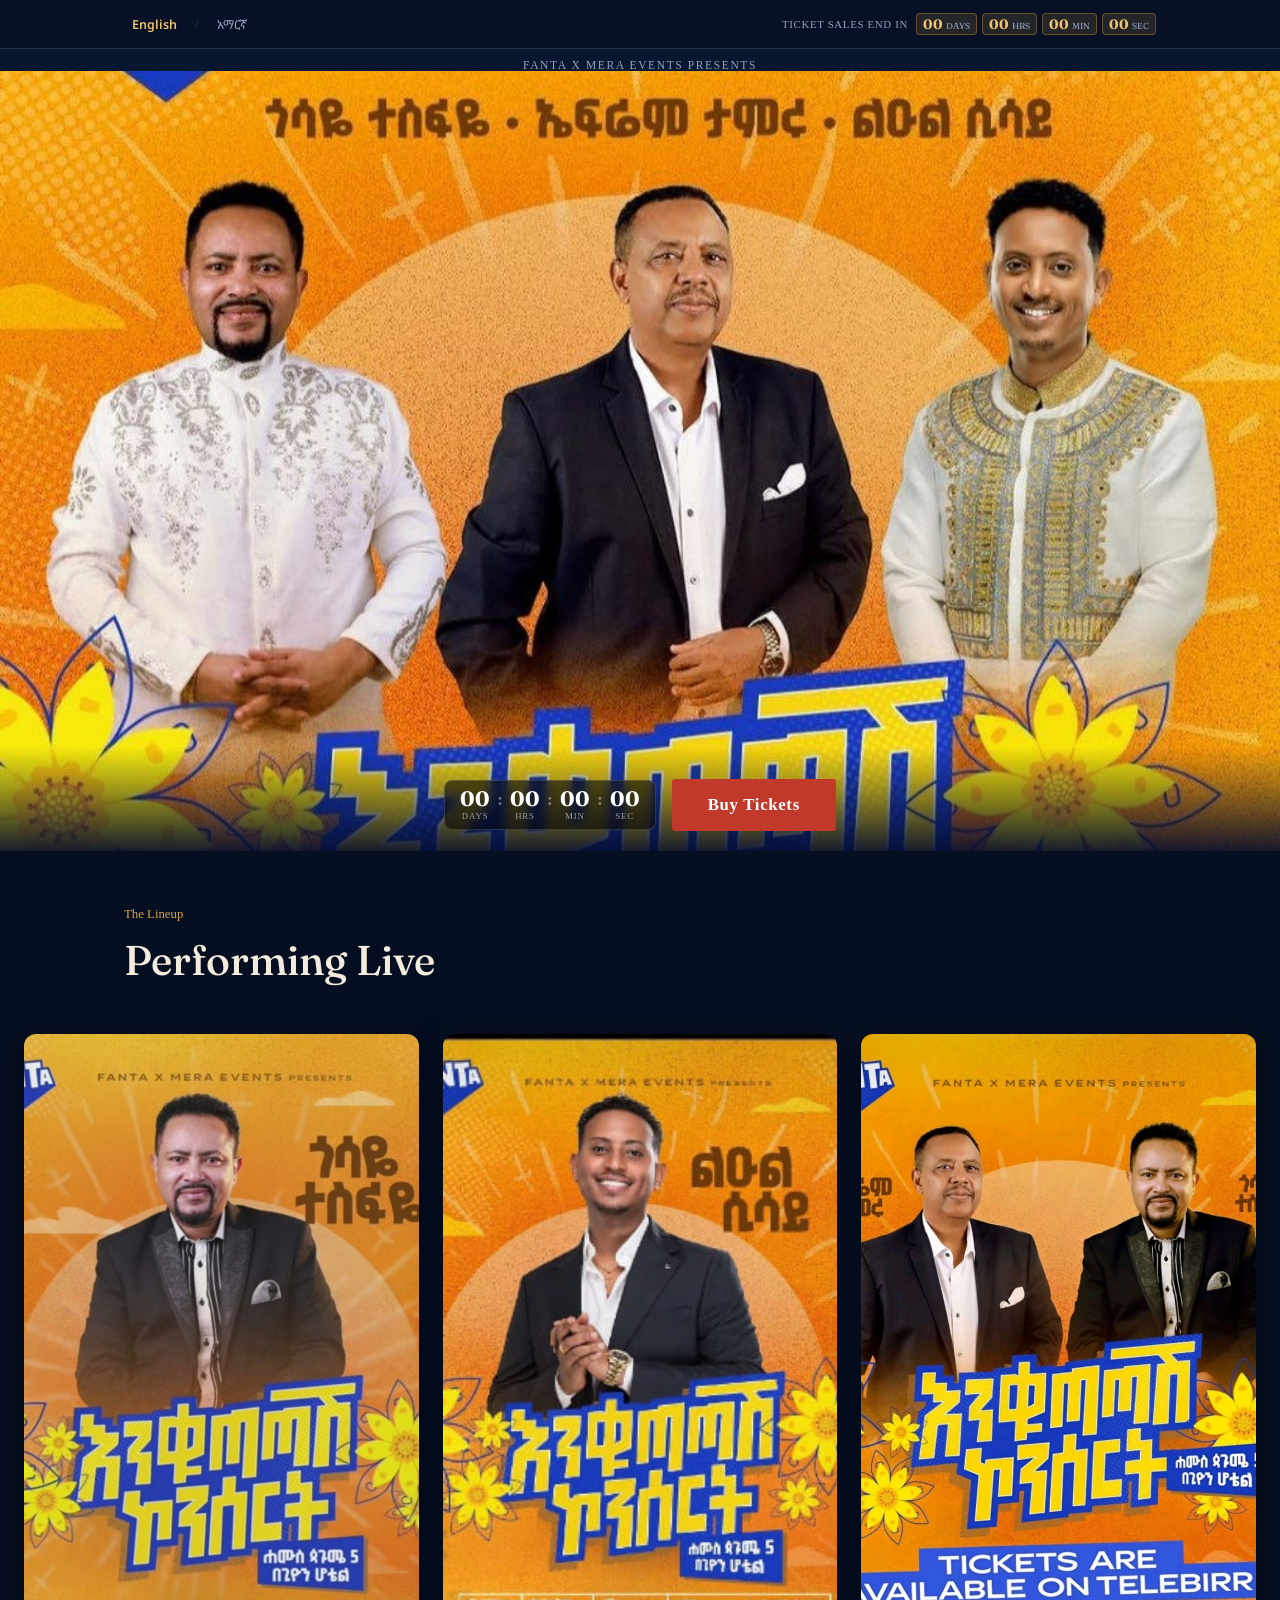
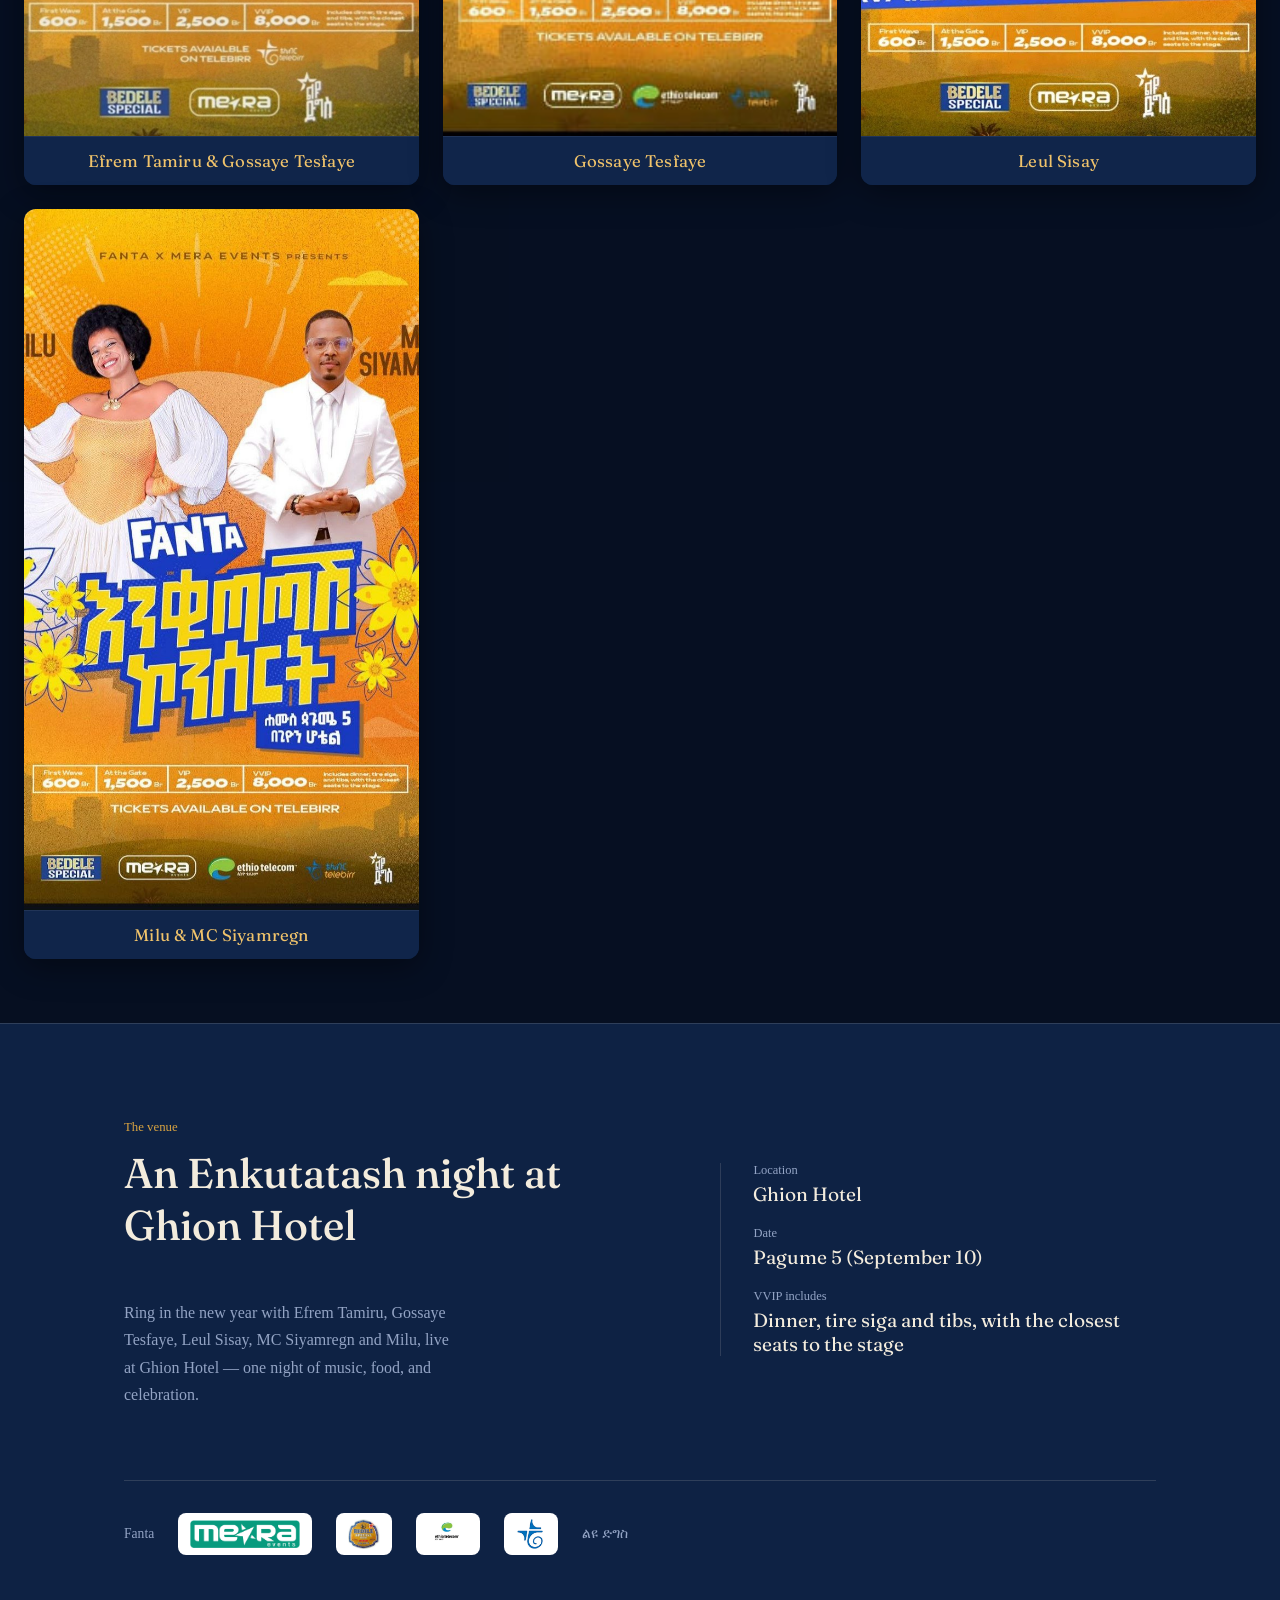
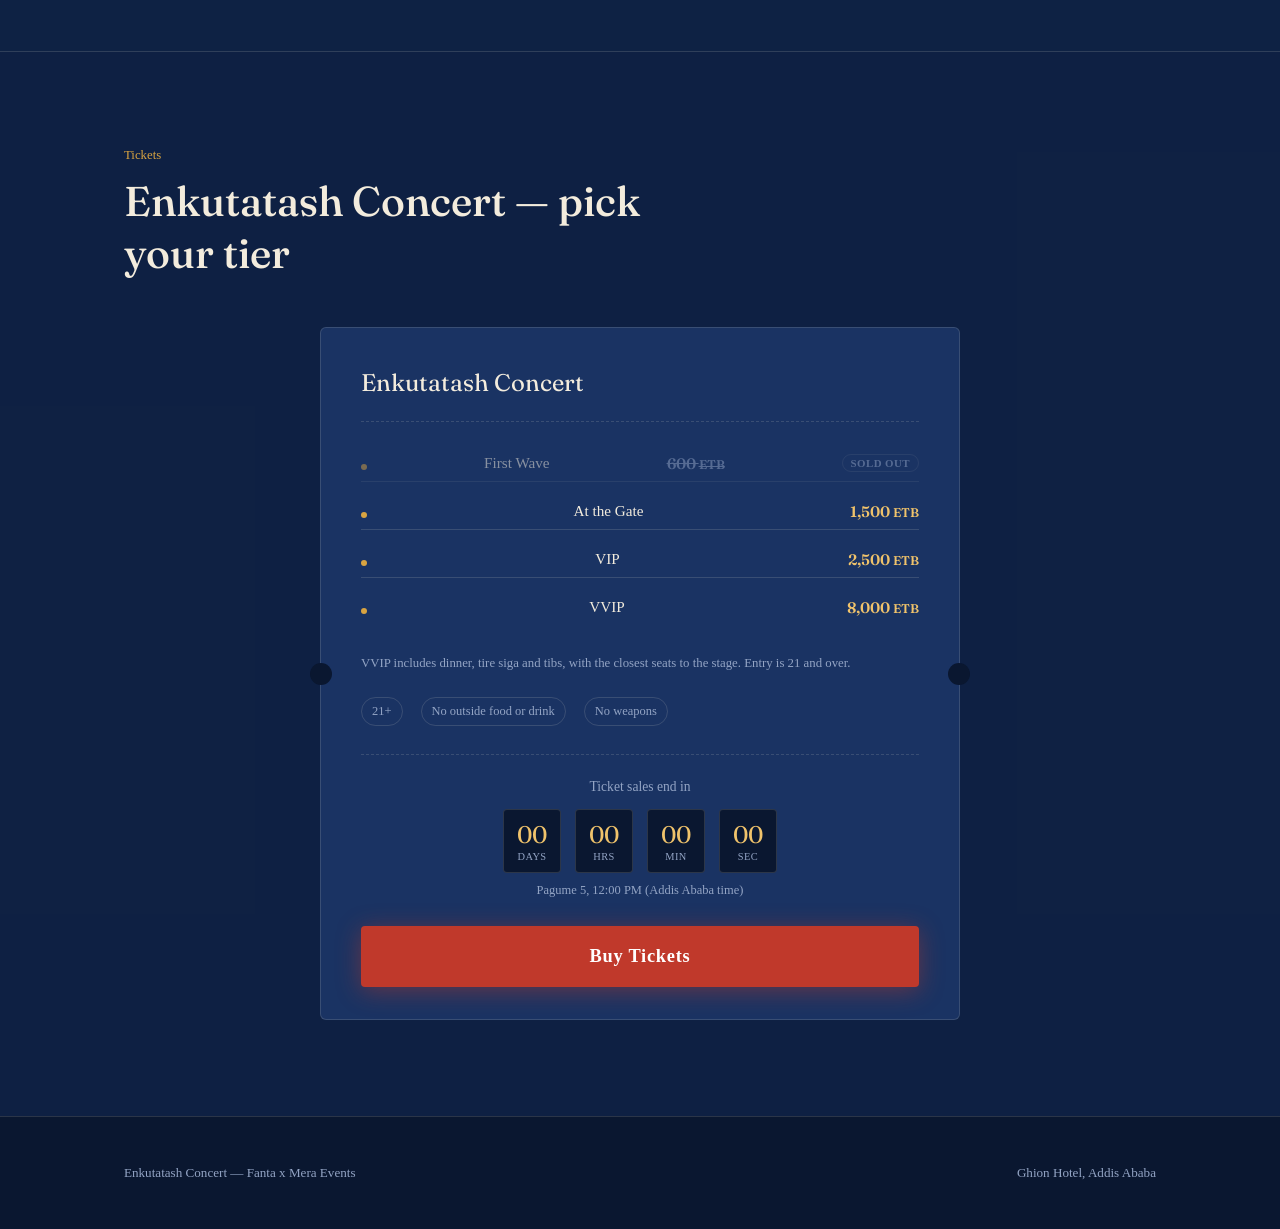
==== commit 88a9143c: "Add files via upload" ====
--- a/index.html
+++ b/index.html
@@ -22,9 +22,20 @@
   <body>
     <div class="lang-bar">
       <div class="wrap lang-bar__inner">
-        <button class="lang-btn" id="lang-en" type="button">English</button>
-        <span class="lang-bar__sep">/</span>
-        <button class="lang-btn" id="lang-am" type="button">አማርኛ</button>
+        <div class="lang-bar__langs">
+          <button class="lang-btn" id="lang-en" type="button">English</button>
+          <span class="lang-bar__sep">/</span>
+          <button class="lang-btn" id="lang-am" type="button">አማርኛ</button>
+        </div>
+        <div class="top-countdown" id="top-countdown">
+          <span class="top-countdown__label" data-i18n="countdown_label">Ticket sales end in</span>
+          <div class="top-countdown__digits">
+            <span class="top-countdown__unit"><span id="tcd-days">00</span><small data-i18n="days">Days</small></span>
+            <span class="top-countdown__unit"><span id="tcd-hours">00</span><small data-i18n="hours">Hrs</small></span>
+            <span class="top-countdown__unit"><span id="tcd-mins">00</span><small data-i18n="mins">Min</small></span>
+            <span class="top-countdown__unit"><span id="tcd-secs">00</span><small data-i18n="secs">Sec</small></span>
+          </div>
+        </div>
       </div>
     </div>
 
@@ -145,12 +156,12 @@
         </div>
 
         <div class="sponsor-row">
-          <span>Fanta</span>
-          <span>Mera Events</span>
-          <span>Bedele Special</span>
-          <span>Ethio Telecom</span>
-          <span>telebirr</span>
-          <span>ልዩ ድግስ</span>
+          <span class="sponsor-row__chip">Fanta</span>
+          <span class="sponsor-row__chip sponsor-row__chip--img"><img src="images/sponsors/mera-events.png" alt="Mera Events" /></span>
+          <span class="sponsor-row__chip sponsor-row__chip--img"><img src="images/sponsors/bedele-special.jpg" alt="Bedele Special" /></span>
+          <span class="sponsor-row__chip sponsor-row__chip--img"><img src="images/sponsors/ethio-telecom.jpg" alt="Ethio Telecom" /></span>
+          <span class="sponsor-row__chip sponsor-row__chip--img"><img src="images/sponsors/telebirr.jpg" alt="telebirr" /></span>
+          <span class="sponsor-row__chip">ልዩ ድግስ</span>
         </div>
       </div>
     </section>
--- a/styles.css
+++ b/styles.css
@@ -96,9 +96,84 @@
 .lang-bar__inner {
   display: flex;
   align-items: center;
-  justify-content: center;
+  justify-content: space-between;
+  flex-wrap: wrap;
+  gap: 8px 16px;
+  padding: 8px 24px;
+}
+
+.lang-bar__langs {
+  display: flex;
+  align-items: center;
   gap: 10px;
-  padding: 8px 24px;
+  flex-shrink: 0;
+}
+
+/* ---------- Sticky top-of-page countdown ---------- */
+/* Lives in the same sticky bar as the language toggle, so — unlike the
+   hero countdown, which scrolls away with the banner image — this one
+   stays visible the entire time the visitor is on the page. */
+.top-countdown {
+  display: flex;
+  align-items: center;
+  gap: 8px;
+  flex-wrap: wrap;
+  justify-content: flex-end;
+}
+
+.top-countdown__label {
+  font-size: 0.68rem;
+  text-transform: uppercase;
+  letter-spacing: 0.06em;
+  color: var(--muted);
+  white-space: nowrap;
+}
+
+.top-countdown__digits {
+  display: flex;
+  align-items: baseline;
+  gap: 5px;
+}
+
+.top-countdown__unit {
+  display: inline-flex;
+  align-items: baseline;
+  gap: 2px;
+  background: rgba(217, 164, 65, 0.14);
+  border: 1px solid rgba(217, 164, 65, 0.35);
+  border-radius: 4px;
+  padding: 2px 6px;
+  font-family: "Fraunces", serif;
+}
+
+.top-countdown__unit span {
+  font-weight: 700;
+  font-size: 0.85rem;
+  color: var(--gold-bright, #d9a441);
+}
+
+.top-countdown__unit small {
+  font-size: 0.55rem;
+  text-transform: uppercase;
+  color: var(--muted);
+  margin-left: 1px;
+}
+
+.top-countdown[hidden] {
+  display: none;
+}
+
+@media (max-width: 640px) {
+  .lang-bar__inner {
+    justify-content: center;
+  }
+  .top-countdown {
+    width: 100%;
+    justify-content: center;
+  }
+  .top-countdown__label {
+    display: none;
+  }
 }
 
 .lang-btn {
@@ -403,9 +478,38 @@
   border-top: 1px solid var(--line);
   display: flex;
   flex-wrap: wrap;
-  gap: 12px 28px;
+  align-items: center;
+  gap: 14px 24px;
   color: var(--muted);
   font-size: 0.85rem;
+}
+
+.sponsor-row__chip {
+  display: inline-flex;
+  align-items: center;
+}
+
+.sponsor-row__chip--img {
+  background: #fff;
+  border-radius: 8px;
+  padding: 6px 12px;
+  height: 30px;
+  box-sizing: content-box;
+}
+
+.sponsor-row__chip--img img {
+  display: block;
+  height: 100%;
+  width: auto;
+  max-width: 110px;
+  object-fit: contain;
+}
+
+@media (max-width: 640px) {
+  .sponsor-row__chip--img {
+    height: 24px;
+    padding: 5px 10px;
+  }
 }
 
 /* ---------- Package / ticket stub ---------- */
@@ -1049,6 +1153,51 @@
   margin-top: 4px;
 }
 
+/* ── Sunflower-themed payment card ── */
+/* Enkutatash is celebrated with fields of golden Adey Abeba flowers, so
+   the payment step (Telebirr box + screenshot upload) gets a sunflower
+   motif: a soft tiled pattern behind everything, plus bigger blooms
+   tucked in the corners. Pure CSS/SVG — no extra image requests. */
+.order__success--payment {
+  position: relative;
+  overflow: hidden;
+  background-color: rgba(4, 10, 24, 0.75);
+  background-image: 
+    radial-gradient(circle at 8% 8%, rgba(217, 164, 65, 0.18) 0%, transparent 40%),
+    radial-gradient(circle at 92% 90%, rgba(217, 164, 65, 0.16) 0%, transparent 42%),
+    url("data:image/svg+xml,%3Csvg%20xmlns='http://www.w3.org/2000/svg'%20width='120'%20height='120'%20viewBox='0%200%20120%20120'%3E%3Cg%20fill='none'%20stroke='%23d9a441'%20stroke-width='1.4'%20opacity='0.35'%3E%3Cg%20transform='translate(20,20)'%3E%3Cellipse%20cx='0'%20cy='-14'%20rx='5'%20ry='9'/%3E%3Cellipse%20cx='0'%20cy='14'%20rx='5'%20ry='9'/%3E%3Cellipse%20cx='-14'%20cy='0'%20rx='9'%20ry='5'/%3E%3Cellipse%20cx='14'%20cy='0'%20rx='9'%20ry='5'/%3E%3Cellipse%20cx='-10'%20cy='-10'%20rx='6'%20ry='9'%20transform='rotate(45%20-10%20-10)'/%3E%3Cellipse%20cx='10'%20cy='-10'%20rx='6'%20ry='9'%20transform='rotate(-45%2010%20-10)'/%3E%3Cellipse%20cx='-10'%20cy='10'%20rx='6'%20ry='9'%20transform='rotate(-45%20-10%2010)'/%3E%3Cellipse%20cx='10'%20cy='10'%20rx='6'%20ry='9'%20transform='rotate(45%2010%2010)'/%3E%3Ccircle%20r='6'%20fill='%23d9a441'%20stroke='none'/%3E%3C/g%3E%3Cg%20transform='translate(90,70)%20scale(0.7)'%3E%3Cellipse%20cx='0'%20cy='-14'%20rx='5'%20ry='9'/%3E%3Cellipse%20cx='0'%20cy='14'%20rx='5'%20ry='9'/%3E%3Cellipse%20cx='-14'%20cy='0'%20rx='9'%20ry='5'/%3E%3Cellipse%20cx='14'%20cy='0'%20rx='9'%20ry='5'/%3E%3Cellipse%20cx='-10'%20cy='-10'%20rx='6'%20ry='9'%20transform='rotate(45%20-10%20-10)'/%3E%3Cellipse%20cx='10'%20cy='-10'%20rx='6'%20ry='9'%20transform='rotate(-45%2010%20-10)'/%3E%3Cellipse%20cx='-10'%20cy='10'%20rx='6'%20ry='9'%20transform='rotate(-45%20-10%2010)'/%3E%3Cellipse%20cx='10'%20cy='10'%20rx='6'%20ry='9'%20transform='rotate(45%2010%2010)'/%3E%3Ccircle%20r='6'%20fill='%23d9a441'%20stroke='none'/%3E%3C/g%3E%3Cg%20transform='translate(50,95)%20scale(0.5)'%3E%3Cellipse%20cx='0'%20cy='-14'%20rx='5'%20ry='9'/%3E%3Cellipse%20cx='0'%20cy='14'%20rx='5'%20ry='9'/%3E%3Cellipse%20cx='-14'%20cy='0'%20rx='9'%20ry='5'/%3E%3Cellipse%20cx='14'%20cy='0'%20rx='9'%20ry='5'/%3E%3Cellipse%20cx='-10'%20cy='-10'%20rx='6'%20ry='9'%20transform='rotate(45%20-10%20-10)'/%3E%3Cellipse%20cx='10'%20cy='-10'%20rx='6'%20ry='9'%20transform='rotate(-45%2010%20-10)'/%3E%3Cellipse%20cx='-10'%20cy='10'%20rx='6'%20ry='9'%20transform='rotate(-45%20-10%2010)'/%3E%3Cellipse%20cx='10'%20cy='10'%20rx='6'%20ry='9'%20transform='rotate(45%2010%2010)'/%3E%3Ccircle%20r='6'%20fill='%23d9a441'%20stroke='none'/%3E%3C/g%3E%3C/g%3E%3C/svg%3E");
+  background-repeat: repeat, no-repeat, no-repeat;
+  background-size: 130px 130px, 240px 240px, 200px 200px;
+  background-position: center, top left, bottom right;
+}
+
+.order__success--payment::before {
+  content: "🌻";
+  position: absolute;
+  top: -14px;
+  right: 10px;
+  font-size: 2.6rem;
+  opacity: 0.5;
+  transform: rotate(12deg);
+  pointer-events: none;
+}
+
+.order__success--payment::after {
+  content: "🌻";
+  position: absolute;
+  bottom: -16px;
+  left: 6px;
+  font-size: 2.2rem;
+  opacity: 0.4;
+  transform: rotate(-18deg);
+  pointer-events: none;
+}
+
+.order__success--payment > * {
+  position: relative;
+  z-index: 1;
+}
+
 /* ── Telebirr deposit box ── */
 .telebirr-box {
   margin-top: 20px;
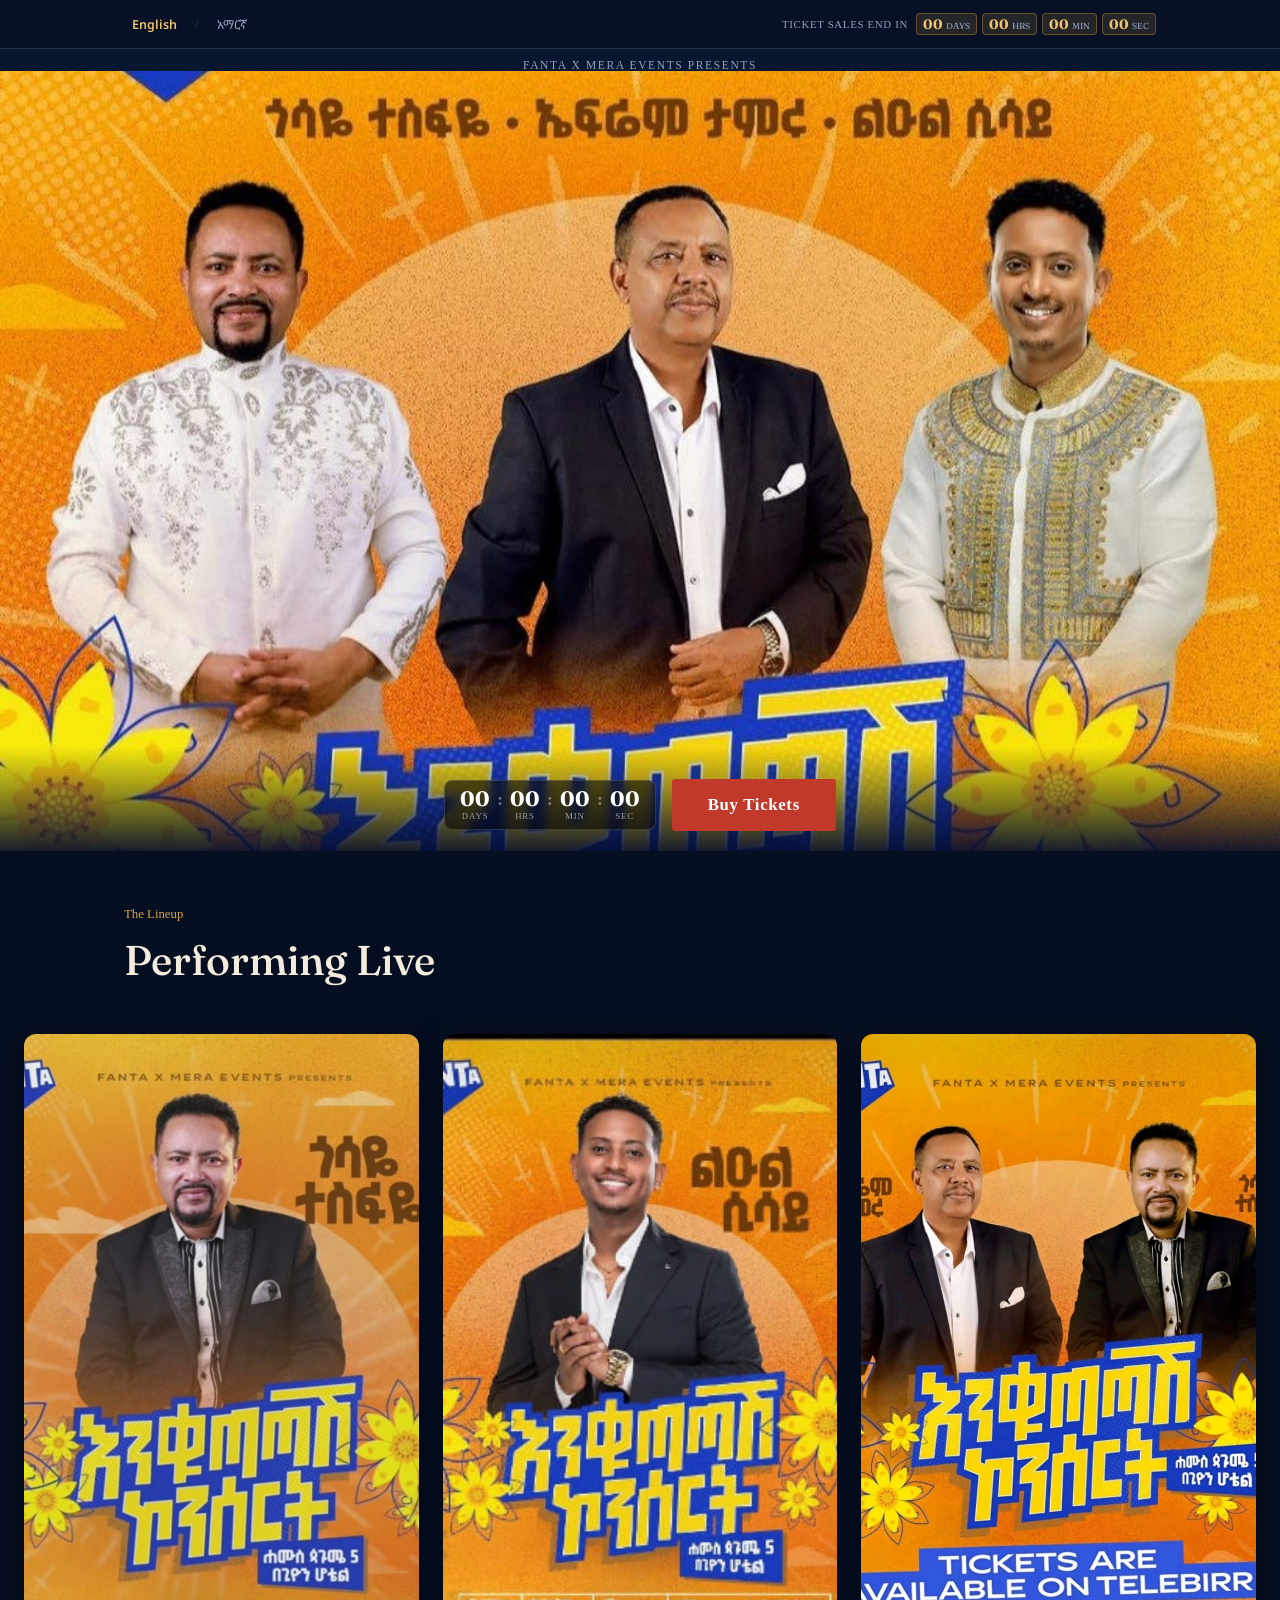
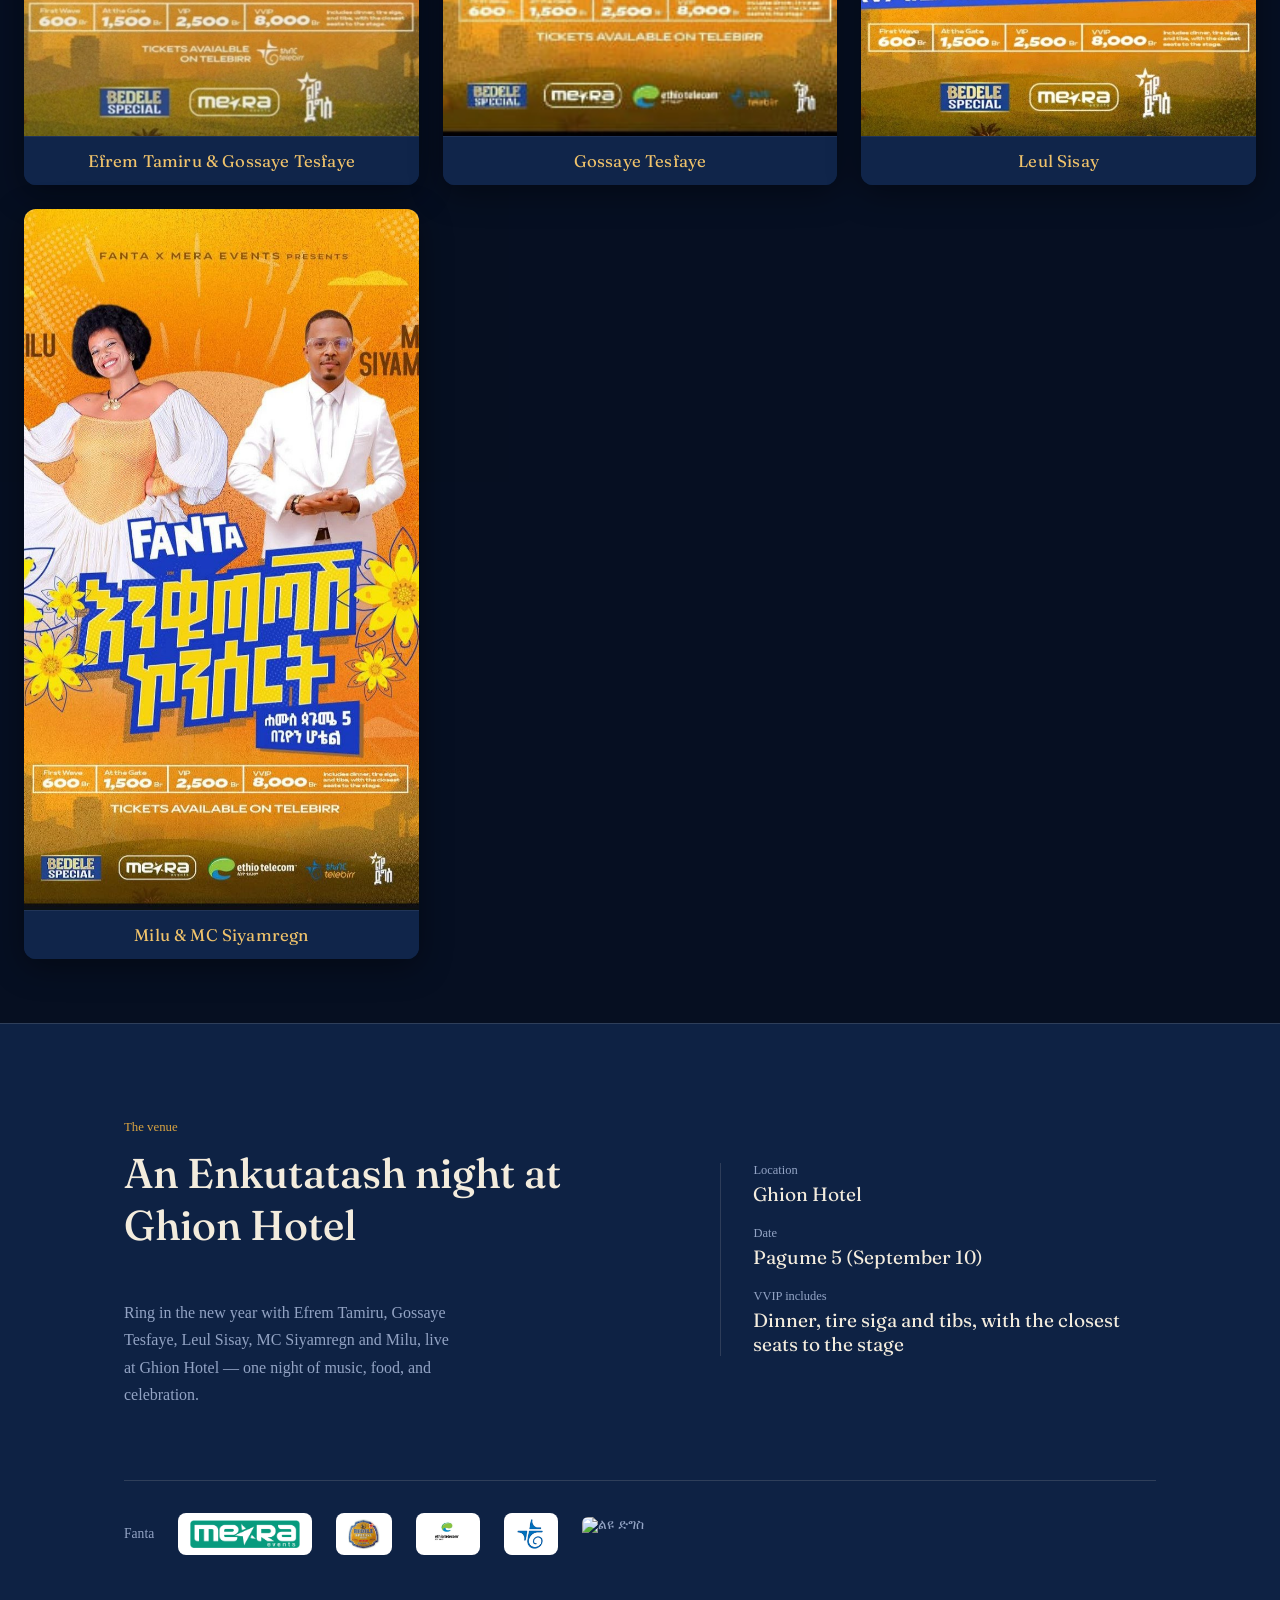
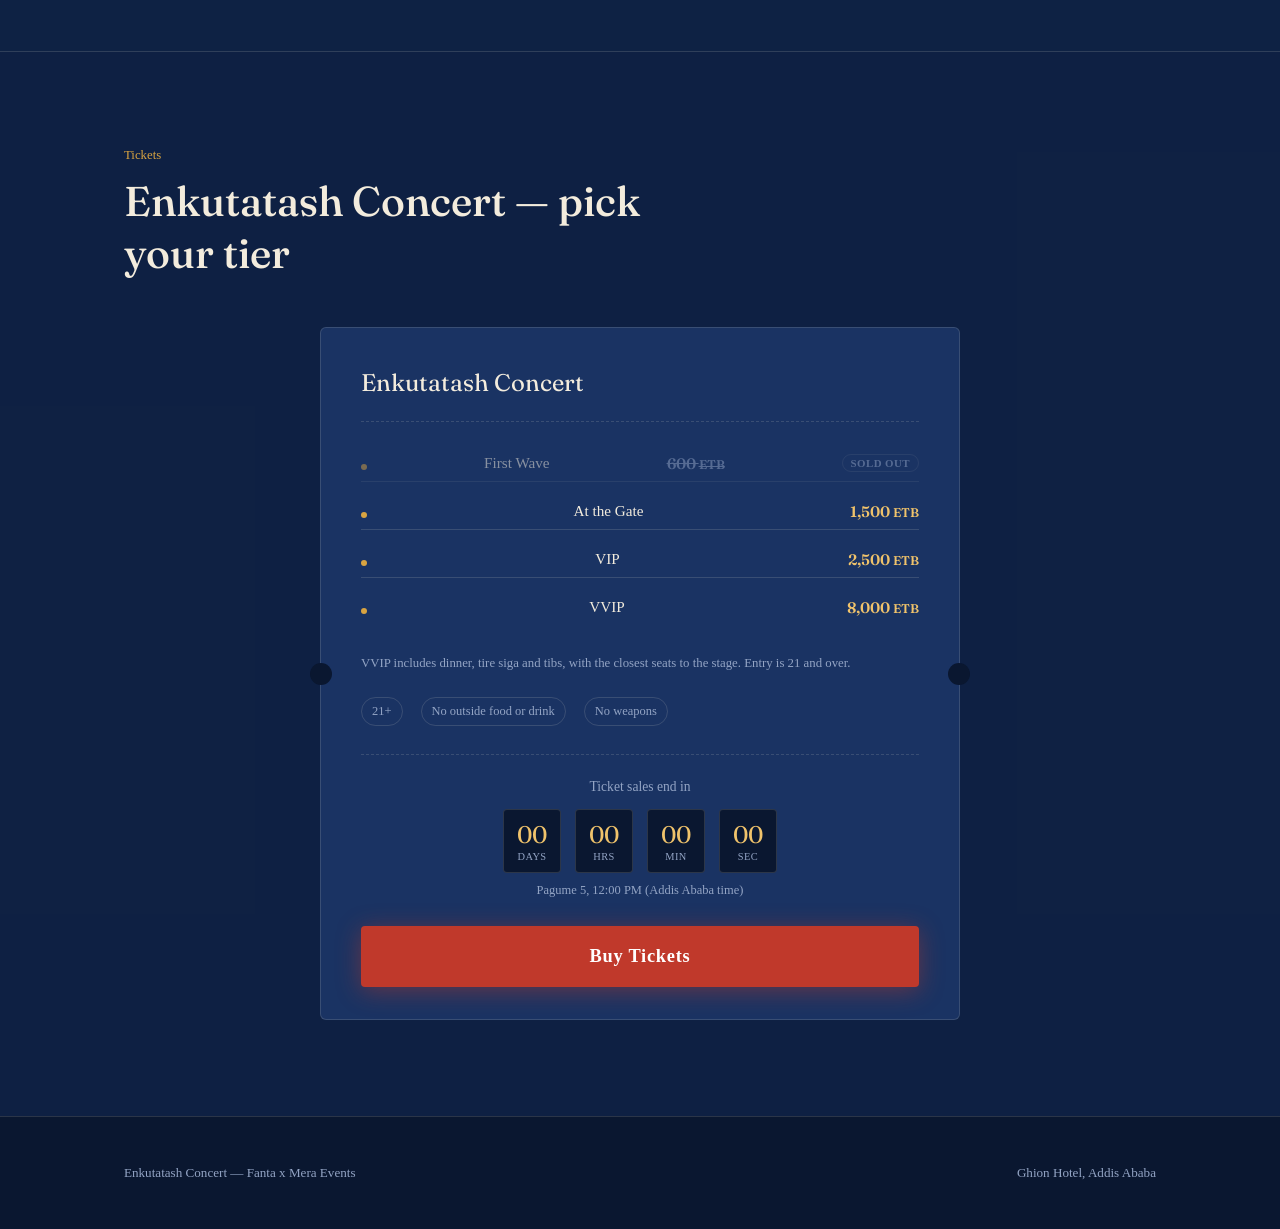
==== commit 4eade7fd: "Add files via upload" ====
--- a/index.html
+++ b/index.html
@@ -161,7 +161,7 @@
           <span class="sponsor-row__chip sponsor-row__chip--img"><img src="images/sponsors/bedele-special.jpg" alt="Bedele Special" /></span>
           <span class="sponsor-row__chip sponsor-row__chip--img"><img src="images/sponsors/ethio-telecom.jpg" alt="Ethio Telecom" /></span>
           <span class="sponsor-row__chip sponsor-row__chip--img"><img src="images/sponsors/telebirr.jpg" alt="telebirr" /></span>
-          <span class="sponsor-row__chip">ልዩ ድግስ</span>
+          <span class="sponsor-row__chip sponsor-row__chip--img sponsor-row__chip--liyu"><img src="images/sponsors/liyu-digs.png" alt="ልዩ ድግስ" /></span>
         </div>
       </div>
     </section>
--- a/styles.css
+++ b/styles.css
@@ -512,6 +512,22 @@
   }
 }
 
+/* This particular mark has its own gold background baked in (not a
+   transparent/white-bg logo like the others), so it skips the white
+   chip plate and just gets rounded corners + a touch more height so
+   the lettering stays legible at sponsor-row size. */
+.sponsor-row__chip--liyu {
+  background: none;
+  padding: 0;
+  height: 34px;
+  border-radius: 6px;
+  overflow: hidden;
+}
+
+.sponsor-row__chip--liyu img {
+  height: 100%;
+}
+
 /* ---------- Package / ticket stub ---------- */
 
 .package {
@@ -764,12 +780,16 @@
   box-shadow: none;
 }
 
-/* Dark frosted center so form content is readable over the image */
+/* Dark frosted center so form content is readable over the image.
+   Lowered from 0.78 → 0.45: at 0.78 the sunflower/fireworks background
+   was almost invisible on both the ticket-picker step and the payment
+   step — this keeps text readable while letting the flowers actually
+   show through on both. */
 .modal::before {
   content: "";
   position: absolute;
   inset: 0;
-  background: rgba(4, 10, 24, 0.78);
+  background: rgba(4, 10, 24, 0.45);
   border-radius: 0;
   pointer-events: none;
   z-index: 0;
@@ -1104,7 +1124,7 @@
   padding: 14px 16px;
   border: 2.5px solid rgba(217, 164, 65, 0.65);
   border-radius: 20px;
-  background: rgba(4, 10, 24, 0.65);
+  background: rgba(4, 10, 24, 0.5);
   box-shadow: 0 0 16px rgba(217, 164, 65, 0.18);
   display: flex;
   gap: 12px;
@@ -1118,7 +1138,7 @@
 
 .order__success {
   border: 2.5px solid rgba(217, 164, 65, 0.65);
-  background: rgba(4, 10, 24, 0.75);
+  background: rgba(4, 10, 24, 0.55);
   padding: 22px 18px;
   border-radius: 28px;
   box-shadow: 0 0 28px rgba(217, 164, 65, 0.2),
@@ -1153,22 +1173,15 @@
   margin-top: 4px;
 }
 
-/* ── Sunflower-themed payment card ── */
-/* Enkutatash is celebrated with fields of golden Adey Abeba flowers, so
-   the payment step (Telebirr box + screenshot upload) gets a sunflower
-   motif: a soft tiled pattern behind everything, plus bigger blooms
-   tucked in the corners. Pure CSS/SVG — no extra image requests. */
+/* ── Sunflower accents on the payment card ── */
+/* The modal itself now shows the real sunflower/fireworks background
+   (see .modal::before above — its overlay was too dark before), so
+   this card just needs to stay translucent enough to let that show
+   through, plus a couple of small sunflower accents of its own. */
 .order__success--payment {
   position: relative;
   overflow: hidden;
-  background-color: rgba(4, 10, 24, 0.75);
-  background-image: 
-    radial-gradient(circle at 8% 8%, rgba(217, 164, 65, 0.18) 0%, transparent 40%),
-    radial-gradient(circle at 92% 90%, rgba(217, 164, 65, 0.16) 0%, transparent 42%),
-    url("data:image/svg+xml,%3Csvg%20xmlns='http://www.w3.org/2000/svg'%20width='120'%20height='120'%20viewBox='0%200%20120%20120'%3E%3Cg%20fill='none'%20stroke='%23d9a441'%20stroke-width='1.4'%20opacity='0.35'%3E%3Cg%20transform='translate(20,20)'%3E%3Cellipse%20cx='0'%20cy='-14'%20rx='5'%20ry='9'/%3E%3Cellipse%20cx='0'%20cy='14'%20rx='5'%20ry='9'/%3E%3Cellipse%20cx='-14'%20cy='0'%20rx='9'%20ry='5'/%3E%3Cellipse%20cx='14'%20cy='0'%20rx='9'%20ry='5'/%3E%3Cellipse%20cx='-10'%20cy='-10'%20rx='6'%20ry='9'%20transform='rotate(45%20-10%20-10)'/%3E%3Cellipse%20cx='10'%20cy='-10'%20rx='6'%20ry='9'%20transform='rotate(-45%2010%20-10)'/%3E%3Cellipse%20cx='-10'%20cy='10'%20rx='6'%20ry='9'%20transform='rotate(-45%20-10%2010)'/%3E%3Cellipse%20cx='10'%20cy='10'%20rx='6'%20ry='9'%20transform='rotate(45%2010%2010)'/%3E%3Ccircle%20r='6'%20fill='%23d9a441'%20stroke='none'/%3E%3C/g%3E%3Cg%20transform='translate(90,70)%20scale(0.7)'%3E%3Cellipse%20cx='0'%20cy='-14'%20rx='5'%20ry='9'/%3E%3Cellipse%20cx='0'%20cy='14'%20rx='5'%20ry='9'/%3E%3Cellipse%20cx='-14'%20cy='0'%20rx='9'%20ry='5'/%3E%3Cellipse%20cx='14'%20cy='0'%20rx='9'%20ry='5'/%3E%3Cellipse%20cx='-10'%20cy='-10'%20rx='6'%20ry='9'%20transform='rotate(45%20-10%20-10)'/%3E%3Cellipse%20cx='10'%20cy='-10'%20rx='6'%20ry='9'%20transform='rotate(-45%2010%20-10)'/%3E%3Cellipse%20cx='-10'%20cy='10'%20rx='6'%20ry='9'%20transform='rotate(-45%20-10%2010)'/%3E%3Cellipse%20cx='10'%20cy='10'%20rx='6'%20ry='9'%20transform='rotate(45%2010%2010)'/%3E%3Ccircle%20r='6'%20fill='%23d9a441'%20stroke='none'/%3E%3C/g%3E%3Cg%20transform='translate(50,95)%20scale(0.5)'%3E%3Cellipse%20cx='0'%20cy='-14'%20rx='5'%20ry='9'/%3E%3Cellipse%20cx='0'%20cy='14'%20rx='5'%20ry='9'/%3E%3Cellipse%20cx='-14'%20cy='0'%20rx='9'%20ry='5'/%3E%3Cellipse%20cx='14'%20cy='0'%20rx='9'%20ry='5'/%3E%3Cellipse%20cx='-10'%20cy='-10'%20rx='6'%20ry='9'%20transform='rotate(45%20-10%20-10)'/%3E%3Cellipse%20cx='10'%20cy='-10'%20rx='6'%20ry='9'%20transform='rotate(-45%2010%20-10)'/%3E%3Cellipse%20cx='-10'%20cy='10'%20rx='6'%20ry='9'%20transform='rotate(-45%20-10%2010)'/%3E%3Cellipse%20cx='10'%20cy='10'%20rx='6'%20ry='9'%20transform='rotate(45%2010%2010)'/%3E%3Ccircle%20r='6'%20fill='%23d9a441'%20stroke='none'/%3E%3C/g%3E%3C/g%3E%3C/svg%3E");
-  background-repeat: repeat, no-repeat, no-repeat;
-  background-size: 130px 130px, 240px 240px, 200px 200px;
-  background-position: center, top left, bottom right;
+  background: rgba(4, 10, 24, 0.5);
 }
 
 .order__success--payment::before {
@@ -1313,7 +1326,7 @@
   padding: 18px 16px 20px;
   border: 2.5px solid rgba(217, 164, 65, 0.65);
   border-radius: 28px;
-  background: rgba(4, 10, 24, 0.65);
+  background: rgba(4, 10, 24, 0.5);
   box-shadow: 0 0 24px rgba(217, 164, 65, 0.2);
   display: grid;
   gap: 12px;
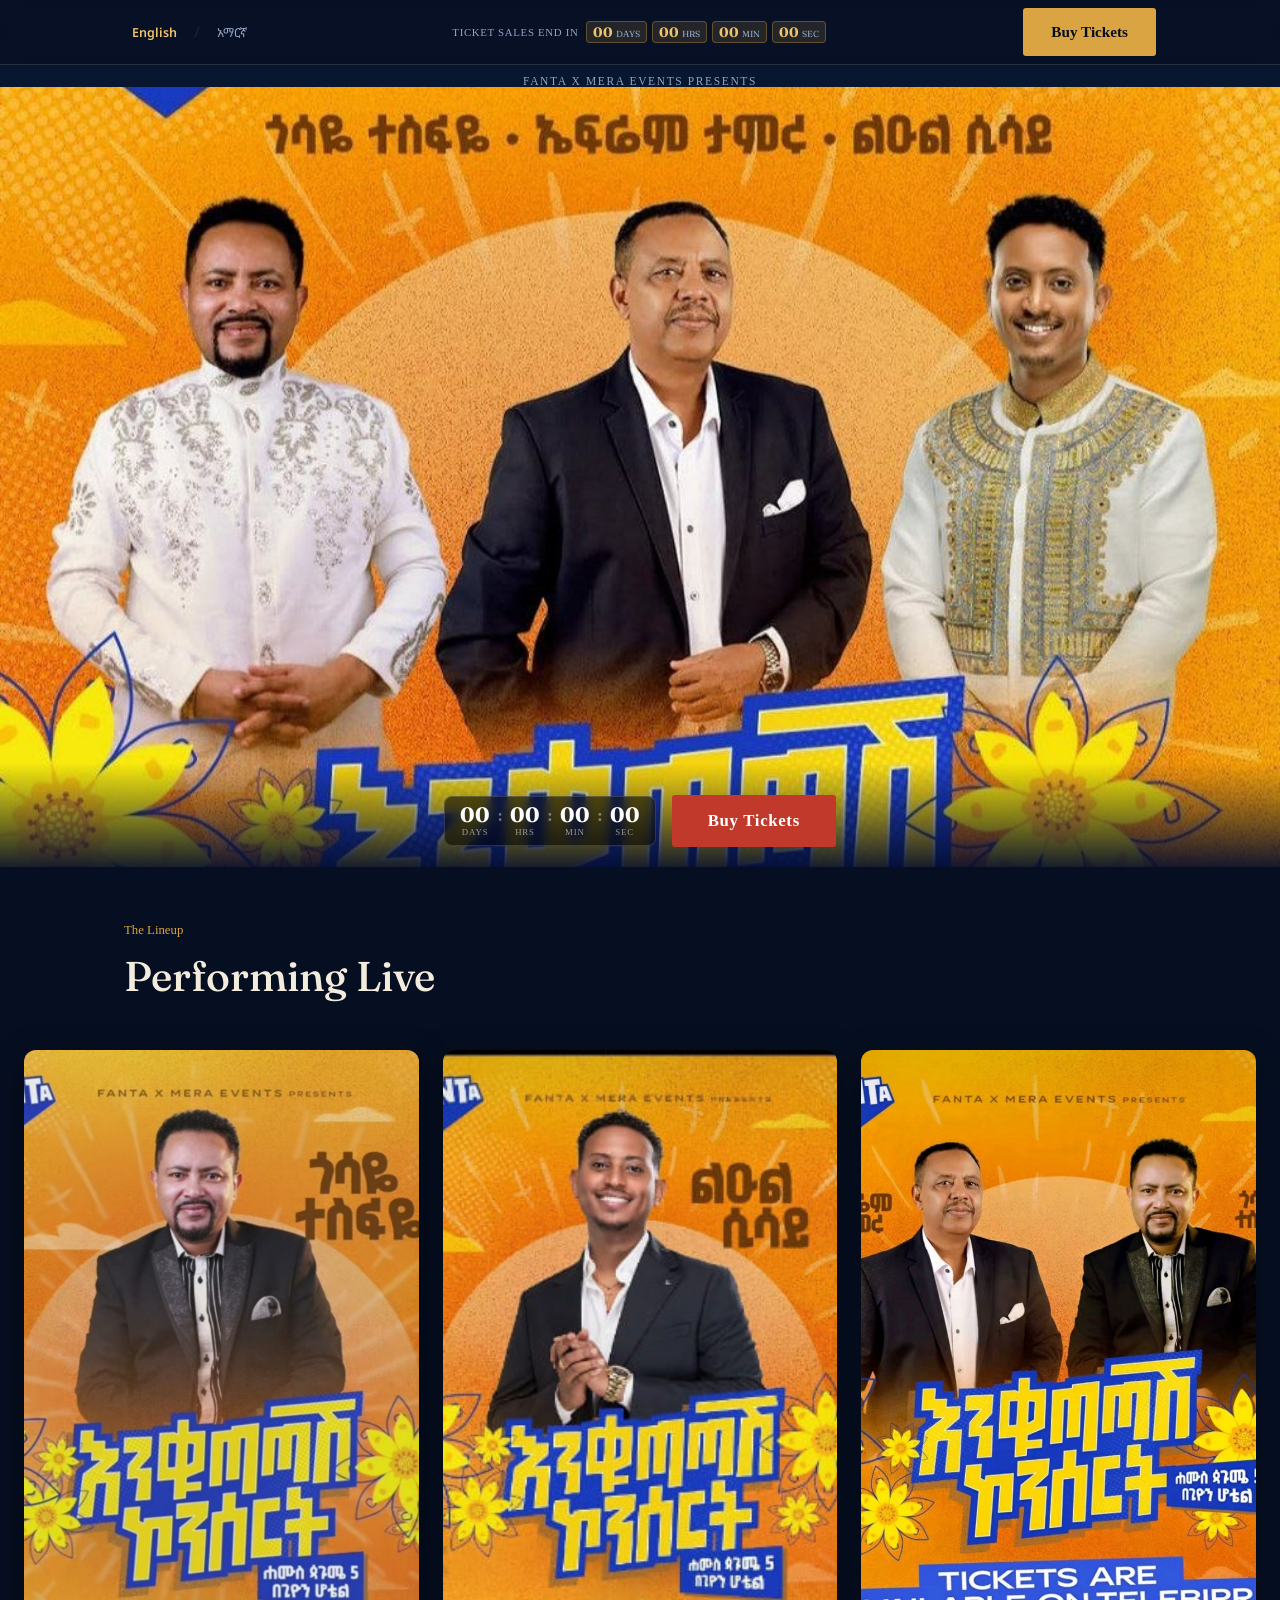
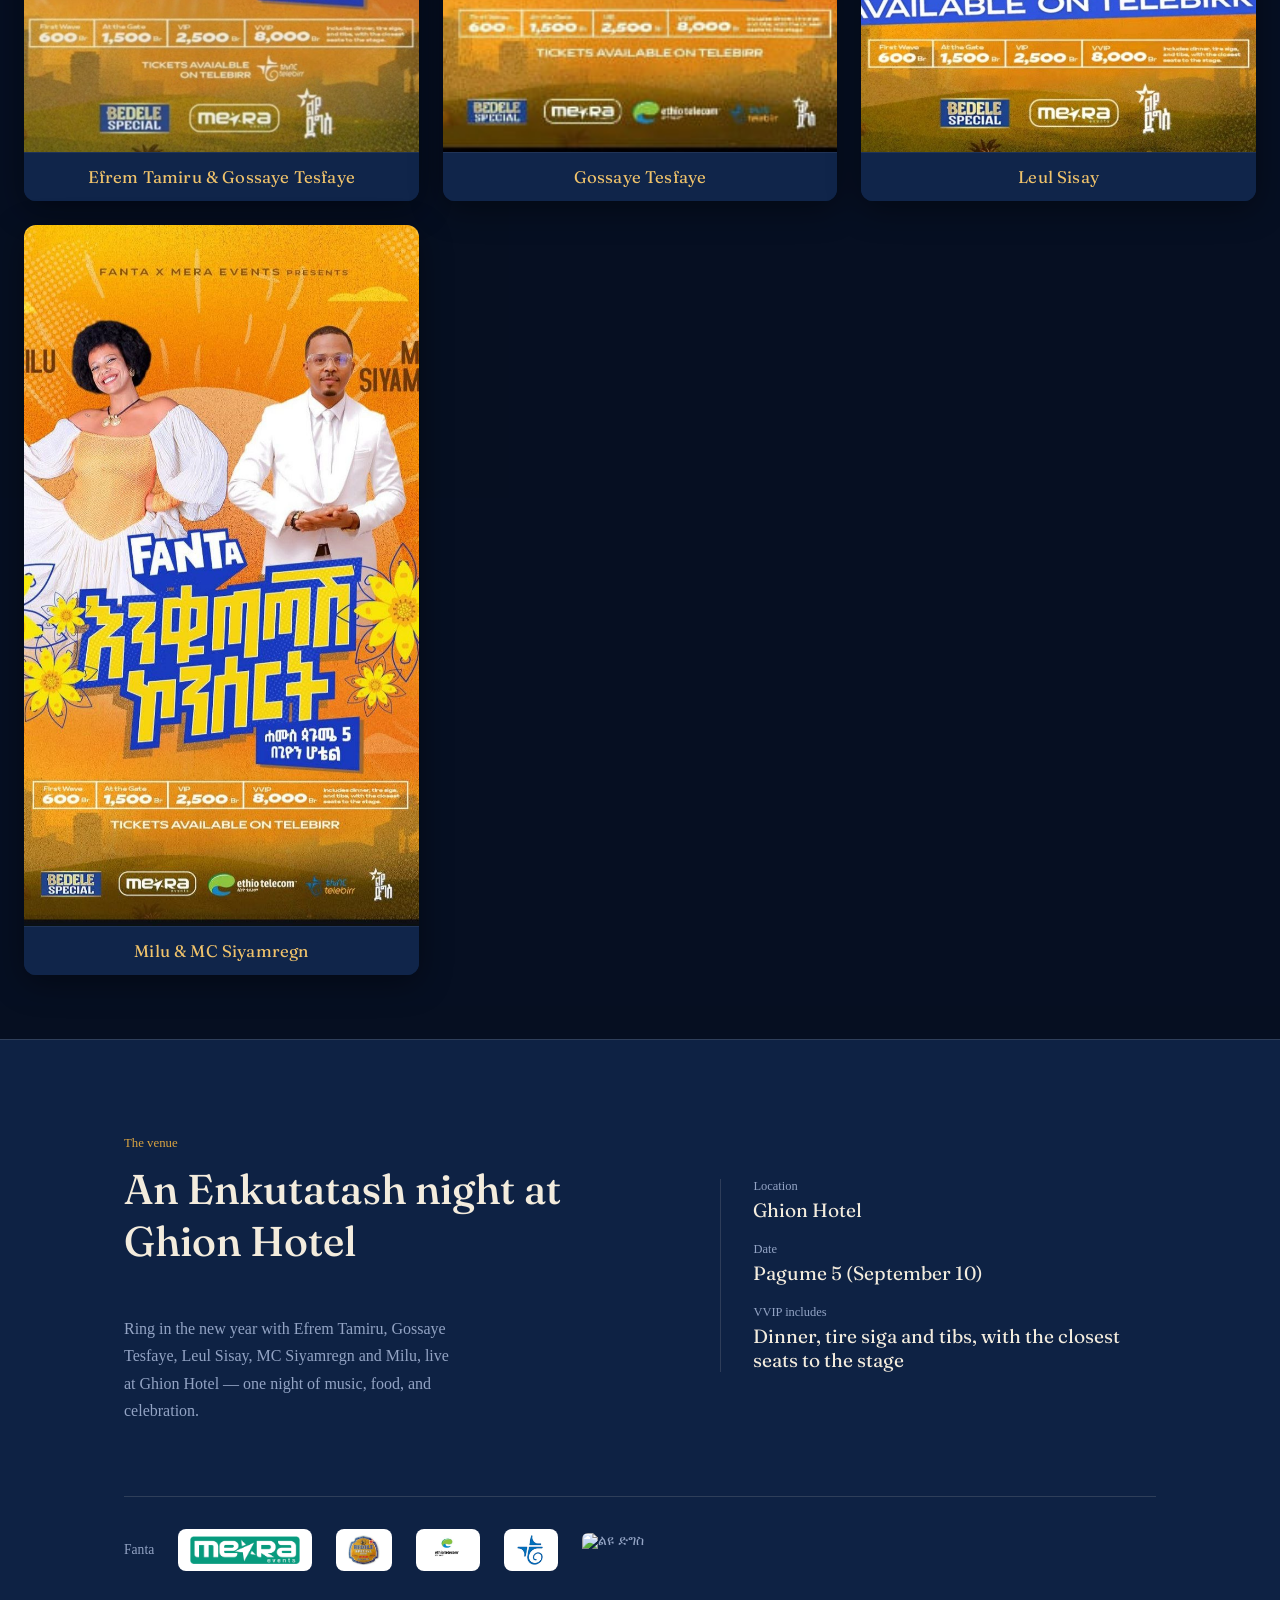
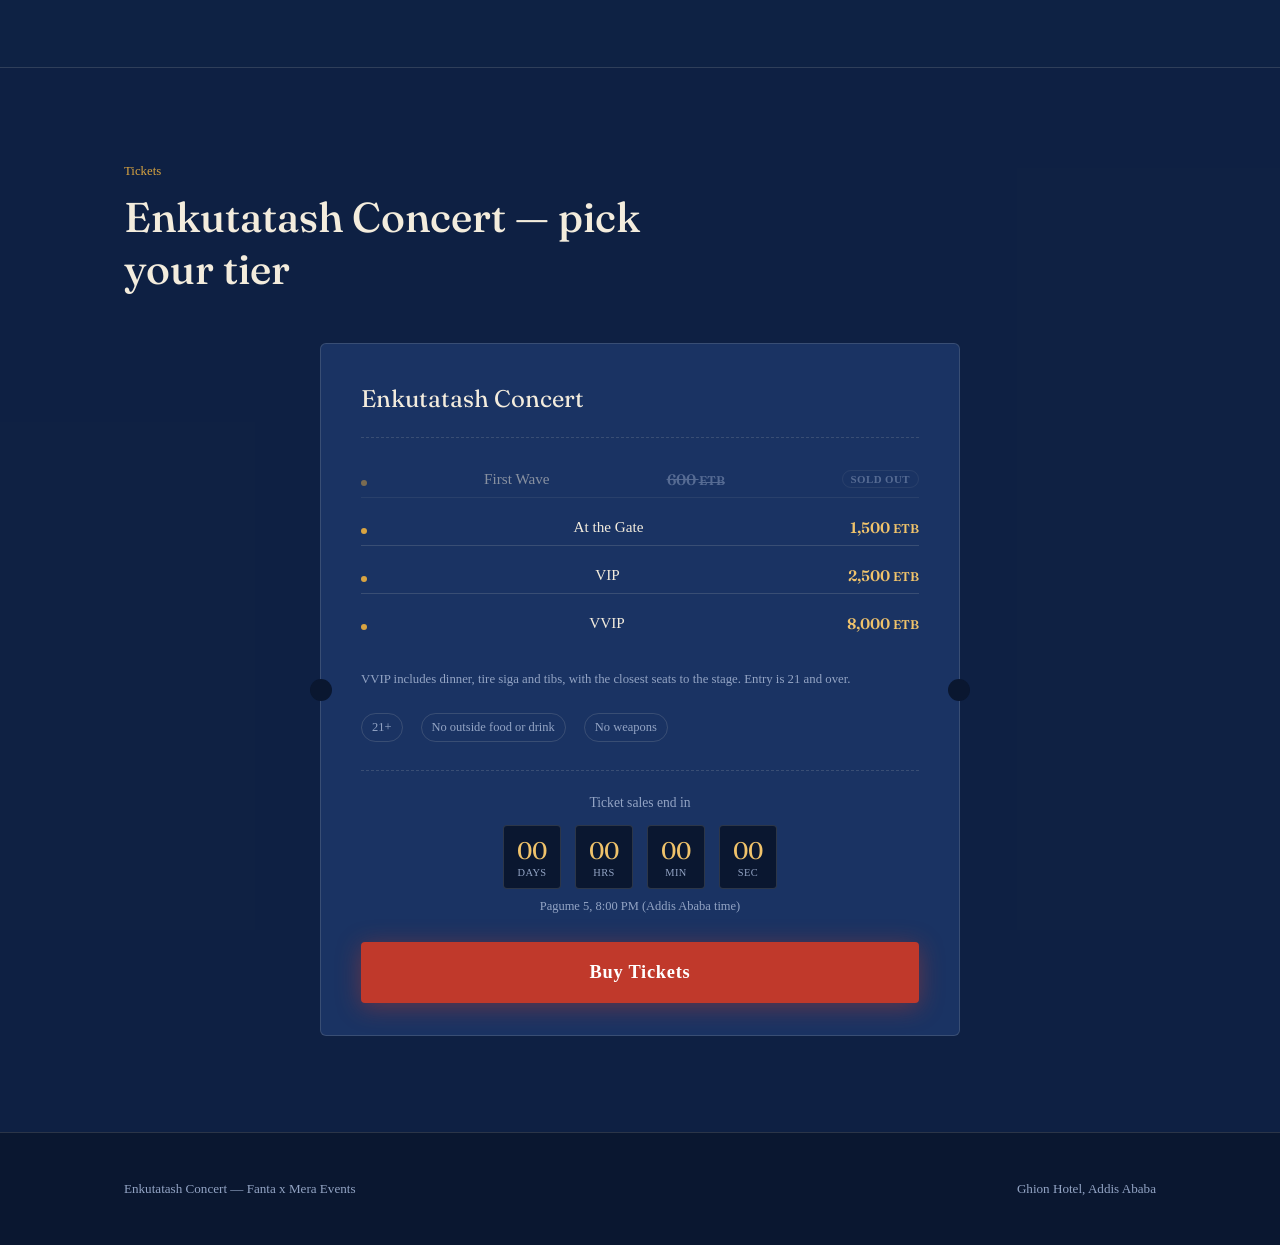
==== commit c0904961: "Add files via upload" ====
--- a/index.html
+++ b/index.html
@@ -36,6 +36,7 @@
             <span class="top-countdown__unit"><span id="tcd-secs">00</span><small data-i18n="secs">Sec</small></span>
           </div>
         </div>
+        <button class="btn top-buy-btn" id="top-buy-btn" type="button" data-i18n="hero_cta">Buy Tickets</button>
       </div>
     </div>
 
--- a/styles.css
+++ b/styles.css
@@ -174,6 +174,26 @@
   .top-countdown__label {
     display: none;
   }
+  .top-buy-btn {
+    width: 100%;
+  }
+}
+
+/* Sticky top-corner Buy Tickets button — sits in the lang bar so it's
+   reachable without scrolling back to the hero or the tickets
+   section. Sized up a step from the default .btn so it reads as a
+   real call-to-action even at this small bar height, not an
+   afterthought next to the countdown. */
+.top-buy-btn {
+  font-size: 0.95rem;
+  padding: 10px 22px;
+  white-space: nowrap;
+  flex-shrink: 0;
+}
+
+.top-buy-btn:disabled {
+  opacity: 0.5;
+  cursor: not-allowed;
 }
 
 .lang-btn {
